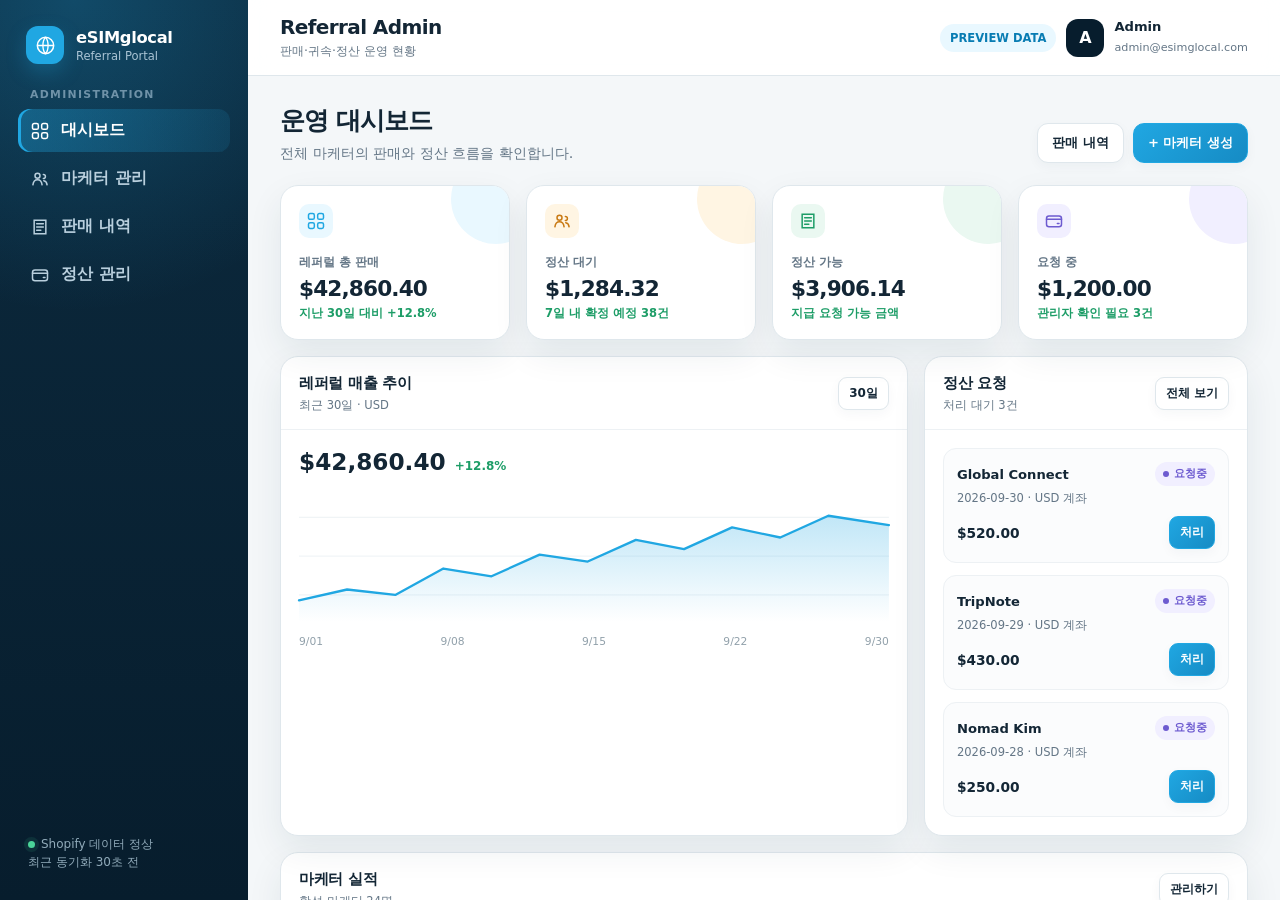
==== admin.html @ 2992cb1c "Add files via upload" ====
<!doctype html>
<html lang="ko">
<head>
  <meta charset="utf-8">
  <meta name="viewport" content="width=device-width, initial-scale=1">
  <meta name="description" content="eSIMglocal 레퍼럴 관리자 포털 프리뷰">
  <title>eSIMglocal Referral Admin Preview</title>
  <style>
    * { box-sizing: border-box; }
    html, body { width: 100%; height: 100%; margin: 0; overflow: hidden; background: #eef2f6; }
    iframe { display: block; width: 100%; height: 100%; border: 0; }
  </style>
</head>
<body>
  <iframe src="./index.html?role=admin&amp;fixed=1" title="eSIMglocal 레퍼럴 관리자 포털"></iframe>
</body>
</html>
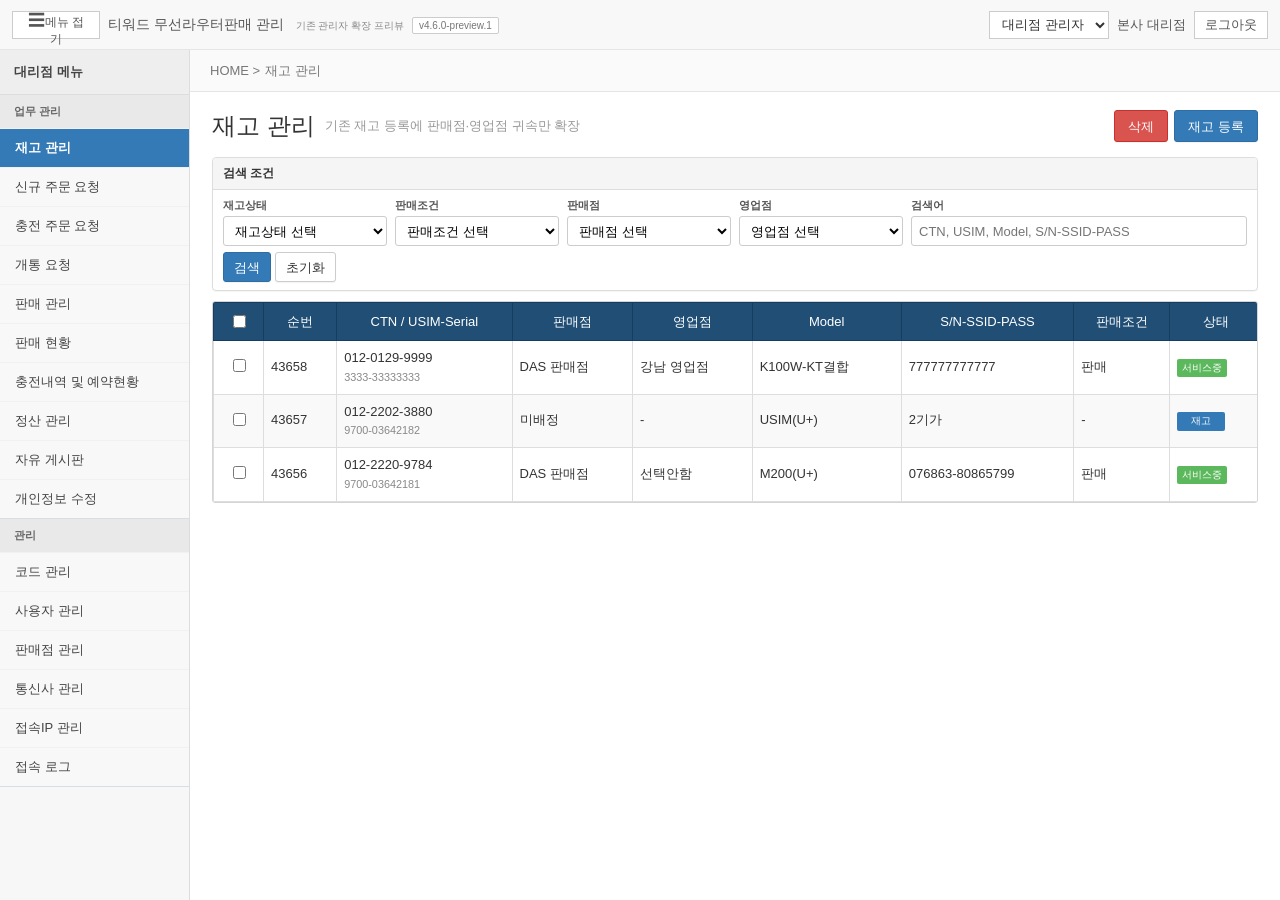
==== commit 626db7c8: "feat: replace previews with integrated router commerce system" ====
--- a/admin.html
+++ b/admin.html
@@ -2,16 +2,318 @@
 <html lang="ko">
 <head>
   <meta charset="utf-8">
-  <meta name="viewport" content="width=device-width, initial-scale=1">
-  <meta name="description" content="eSIMglocal 레퍼럴 관리자 포털 프리뷰">
-  <title>eSIMglocal Referral Admin Preview</title>
+  <meta name="viewport" content="width=device-width,initial-scale=1">
+  <title>라우터 판매관리 시스템 — Preview v4.6.0-preview.1</title>
   <style>
-    * { box-sizing: border-box; }
-    html, body { width: 100%; height: 100%; margin: 0; overflow: hidden; background: #eef2f6; }
-    iframe { display: block; width: 100%; height: 100%; border: 0; }
+    :root{--blue:#337ab7;--blue2:#2e6da4;--nav:#26384a;--line:#d9dee4;--soft:#f5f5f5;--text:#333;--muted:#777;--red:#d9534f;--green:#5cb85c;--orange:#f0ad4e}
+    *{box-sizing:border-box}body{margin:0;background:#eef1f4;color:var(--text);font:12px Arial,"Malgun Gothic",sans-serif}button,input,select,textarea{font:inherit}.top{height:48px;background:var(--nav);color:#fff;display:flex;align-items:center;padding:0 18px;border-bottom:3px solid var(--blue)}.brand{font-size:16px;font-weight:bold}.brand small{font-size:10px;color:#b7c4d0;margin-left:8px}.version{display:inline-block;margin-left:8px;padding:2px 6px;border:1px solid #67809a;border-radius:2px;color:#dce8f2;font-size:10px;font-weight:normal}.top-right{margin-left:auto;display:flex;gap:8px;align-items:center}.top select{height:28px;border:1px solid #172536;background:#fff;color:#333;padding:0 8px}.top button{height:28px;background:#3d5267;border:1px solid #52677c;color:#fff;padding:0 10px;cursor:pointer}.shell{display:grid;grid-template-columns:210px 1fr;min-height:calc(100vh - 48px)}.side{background:#fff;border-right:1px solid #cfd6dd}.side-title{padding:13px 14px;background:#f4f6f8;border-bottom:1px solid var(--line);font-weight:bold;color:#4b5d6f}.group{border-bottom:1px solid var(--line)}.group-title{padding:8px 13px;background:#fafafa;color:#888;font-size:11px;font-weight:bold}.nav-btn{display:block;width:100%;border:0;border-top:1px solid #f1f1f1;background:#fff;text-align:left;padding:9px 14px;color:#444;cursor:pointer}.nav-btn:hover{background:#f4f8fb}.nav-btn.active{background:#e7f1f9;color:#1b5f91;font-weight:bold;border-left:3px solid var(--blue);padding-left:11px}.nav-btn.review{color:#7b61a8}.main{min-width:0}.crumb{height:38px;background:#fff;border-bottom:1px solid var(--line);display:flex;align-items:center;padding:0 16px;color:#777}.content{padding:14px}.page-head{display:flex;align-items:center;margin-bottom:10px}.page-head h1{font-size:18px;margin:0}.page-head .sub{color:#888;margin-left:10px}.actions{margin-left:auto;display:flex;gap:5px}.btn{border:1px solid #ccc;background:#fff;color:#333;padding:5px 10px;border-radius:2px;cursor:pointer}.btn:hover{background:#eee}.btn.primary{color:#fff;background:var(--blue);border-color:var(--blue2)}.btn.danger{color:#fff;background:var(--red);border-color:#c9302c}.btn.success{color:#fff;background:var(--green);border-color:#4cae4c}.btn.sm{padding:3px 7px;font-size:11px}.panel{background:#fff;border:1px solid #cfd6dd;margin-bottom:12px}.panel-title{padding:9px 12px;background:#f5f5f5;border-bottom:1px solid #ddd;font-weight:bold}.panel-body{padding:10px}.search-grid{display:grid;grid-template-columns:repeat(6,minmax(120px,1fr));gap:7px;align-items:end}.field label{display:block;color:#666;margin-bottom:4px;font-weight:bold}.field input,.field select,.field textarea{width:100%;height:28px;border:1px solid #bbb;padding:4px 6px;background:#fff}.field textarea{height:68px;resize:vertical}.field.span2{grid-column:span 2}.field.full{grid-column:1/-1}.search-buttons{display:flex;gap:5px}.summary{display:flex;gap:20px;padding:8px 10px;background:#fffbe9;border:1px solid #eadfa8;margin-bottom:10px}.summary strong{color:#c43}.table-wrap{overflow:auto;background:#fff;border:1px solid #cfd6dd}.table{border-collapse:collapse;width:100%;min-width:1050px}.table th{background:#f2f2f2;border:1px solid #d6d6d6;padding:7px 6px;text-align:center;white-space:nowrap}.table td{border:1px solid #ddd;padding:6px;text-align:center;white-space:nowrap}.table tbody tr:nth-child(even){background:#fafafa}.table tbody tr:hover{background:#eef7ff}.table td.left{text-align:left}.table small{display:block;color:#888;margin-top:2px}.status{display:inline-block;border-radius:2px;padding:2px 5px;color:#fff;font-size:10px}.s-blue{background:var(--blue)}.s-green{background:var(--green)}.s-orange{background:var(--orange)}.s-red{background:var(--red)}.s-gray{background:#888}.toolbar{display:flex;align-items:center;gap:5px;margin:8px 0}.toolbar .right{margin-left:auto}.notice{border:1px solid #bce8f1;background:#d9edf7;color:#31708f;padding:9px 11px;margin-bottom:10px}.review-box{border-left:4px solid #8b6bb1;background:#f7f3fb;padding:10px;margin-bottom:10px}.modal-back{position:fixed;inset:0;background:rgba(0,0,0,.45);display:flex;align-items:flex-start;justify-content:center;padding:60px 15px;z-index:100}.modal{width:min(820px,100%);max-height:85vh;overflow:auto;background:#fff;border:1px solid #555;box-shadow:0 5px 20px rgba(0,0,0,.35)}.modal-head{background:#f5f5f5;border-bottom:1px solid #ddd;padding:10px 12px;display:flex;align-items:center;font-weight:bold;font-size:14px}.modal-head button{margin-left:auto;border:0;background:none;font-size:18px;cursor:pointer}.modal-body{padding:12px}.form-grid{display:grid;grid-template-columns:repeat(2,1fr);gap:9px 12px}.section-label{grid-column:1/-1;background:#f5f5f5;border:1px solid #ddd;padding:7px;font-weight:bold;margin-top:3px}.modal-foot{border-top:1px solid #ddd;background:#f7f7f7;padding:9px 12px;text-align:right}.toast{position:fixed;right:20px;bottom:20px;background:#333;color:#fff;padding:9px 13px;opacity:0;transform:translateY(8px);transition:.2s;z-index:200}.toast.on{opacity:1;transform:none}@media(max-width:900px){.shell{grid-template-columns:1fr}.side{position:static}.search-grid{grid-template-columns:repeat(2,1fr)}.top{height:auto;min-height:48px;flex-wrap:wrap;padding:8px}.content{padding:8px}.form-grid{grid-template-columns:1fr}}
+    .recharge-fields{grid-column:1/-1}.recharge-row{margin-top:2px}.recharge-row>label{display:block;margin-bottom:8px;font-weight:bold}.recharge-line{display:grid;grid-template-columns:minmax(0,1fr) 90px 90px;align-items:center;gap:1px}.recharge-line select{width:100%;height:38px;border:0;border-bottom:1px solid #cbd3da;background:#fff;padding:0 14px}.recharge-line .btn{height:38px;color:#fff;font-weight:bold;border:0}.recharge-line .add-plan{background:#24abc1;border-radius:3px 0 0 3px}.recharge-line .remove-plan{background:#e53d55;border-radius:0 3px 3px 0}.recharge-line .add-plan:hover{background:#1697ad}.recharge-line .remove-plan:hover{background:#cc2941}@media(max-width:600px){.recharge-line{grid-template-columns:minmax(0,1fr) 65px 65px}}
+    body{background:#fff;font-size:13px}.top{height:50px;background:#f8f8f8;color:#555;border-bottom:1px solid #e5e5e5;padding:0 12px}.nav-toggle{width:88px;min-width:88px;margin-right:8px;padding:0 9px!important;font-size:12px;gap:6px}.nav-toggle-icon{font-size:17px;line-height:1}.brand{font-size:14px;font-weight:normal}.brand small{color:#888}.version{color:#777;border-color:#ccc;background:#fff}.top select{border-color:#ccc}.top button{background:#fff;border-color:#ccc;color:#555}.shell{grid-template-columns:190px minmax(0,1fr);min-height:calc(100vh - 50px);transition:grid-template-columns .2s}.shell.nav-collapsed{grid-template-columns:0 minmax(0,1fr)}.side{background:#f7f7f7;border-right:1px solid #ddd;overflow:hidden;transition:transform .2s,opacity .2s}.shell.nav-collapsed .side{transform:translateX(-100%);opacity:0;pointer-events:none}.side-title{background:#eee;color:#444;border-bottom-color:#ddd}.group-title{background:#e9e9e9;color:#666;padding:9px 14px}.nav-btn{background:#f8f8f8;padding:10px 15px}.nav-btn:hover{background:#eee}.nav-btn.active{background:#337ab7;color:#fff;border-left:0;padding-left:15px}.crumb{height:42px;background:#fafafa;border-bottom-color:#e5e5e5;padding:0 20px}.content{padding:18px 22px}.page-head{margin-bottom:15px}.page-head h1{font-size:24px;font-weight:500}.page-head .sub{color:#999}.panel{border:1px solid #ddd;border-radius:4px;box-shadow:0 1px 1px rgba(0,0,0,.04)}.panel-title{padding:9px 12px;background:#f5f5f5;border-radius:4px 4px 0 0}.panel-body{padding:10px 12px}.field label{color:#333;margin-bottom:6px}.field input,.field select{height:34px;border-color:#ccc;border-radius:3px;padding:6px 9px}.field textarea{border-color:#ccc;border-radius:3px;padding:8px}.field input:focus,.field select:focus,.field textarea:focus{outline:0;border-color:#66afe9;box-shadow:0 0 0 2px rgba(102,175,233,.16)}.field input[readonly],.field textarea[readonly]{background:#f7f7f7;color:#666}.btn{display:inline-flex;align-items:center;justify-content:center;min-height:32px;padding:0 13px;border-radius:3px;font-weight:500;line-height:1;white-space:nowrap;vertical-align:middle;box-shadow:0 1px 1px rgba(0,0,0,.05)}.btn.sm{min-height:26px;padding:0 9px;font-size:11px}.actions{gap:6px}.toolbar .btn{min-height:30px}.toolbar select{height:30px;border:1px solid #bbb;border-radius:3px;padding:0 8px}.bulk-bar{display:flex;align-items:center;gap:6px;margin:8px 0;padding:7px 9px;background:#f5f5f5;border:1px solid #ddd}.bulk-bar strong{font-size:12px;margin-right:4px}.bulk-bar select{height:30px;min-width:180px;border:1px solid #bbb;background:#fff}.table-wrap{border:1px solid #d5d5d5;border-radius:3px}.table th{background:#204e75;color:#fff;border-color:#163d5e;padding:9px 7px;font-weight:normal}.table td{padding:8px 7px;line-height:1.45}.table tbody tr:nth-child(even){background:#f9f9f9}.table td .btn+.btn{margin-left:3px}.status{min-width:48px;text-align:center;font-weight:500}.link-btn{border:0;background:none;color:#337ab7;text-decoration:underline;cursor:pointer;padding:0;text-align:left}.modal-back{padding:18px 15px;align-items:center}.modal{border:0;border-radius:5px;box-shadow:0 12px 32px rgba(0,0,0,.28)}.modal-head{position:sticky;top:0;z-index:2;background:#fff;padding:15px 18px;border-bottom-color:#e5e5e5;font-size:20px}.modal-head button{color:#888}.modal-body{padding:18px}.modal-foot{position:sticky;bottom:0;z-index:2;background:#fafafa;padding:12px 18px;border-top-color:#ddd}.modal-foot .btn{margin-left:5px;min-width:64px}.form-grid{gap:14px 16px}.section-label{padding:8px 10px;border:0;border-left:3px solid #337ab7;background:#f4f8fb;color:#2f5878}.permission-grid{display:grid;grid-template-columns:repeat(4,minmax(0,1fr));gap:7px}.permission-grid label{display:flex;align-items:center;gap:6px;min-height:32px;margin:0;padding:6px 9px;border:1px solid #d9dee4;border-radius:3px;background:#fafafa;font-weight:normal}.permission-grid input{width:auto;height:auto;margin:0}.form-help{grid-column:1/-1;color:#777;font-size:11px;margin-top:-5px}.legacy-search{margin-bottom:10px}.legacy-search .panel-title{padding:7px 10px;font-size:12px}.legacy-search .panel-body{padding:8px 10px}.legacy-search .search-grid{display:grid;grid-template-columns:repeat(6,minmax(105px,1fr));gap:6px 8px;align-items:end}.legacy-search .field label{font-size:11px;margin-bottom:3px;color:#555}.legacy-search .field input,.legacy-search .field select{height:30px;padding:4px 7px}.legacy-search .search-buttons{display:flex;gap:4px}.legacy-search .btn{height:30px;min-height:30px;padding:0 10px}.sales-workspace{display:grid;grid-template-columns:360px minmax(0,1fr);gap:10px;align-items:start}.sales-list .table{min-width:0}.sales-list .table td{text-align:left}.sales-detail .panel{margin-bottom:10px}.sales-detail .table{min-width:900px}.code-workspace{display:grid;grid-template-columns:310px minmax(0,1fr);gap:10px;align-items:start}.code-workspace .table{min-width:0}.code-sub .table{min-width:760px}.editor-toolbar{display:flex;flex-wrap:wrap;gap:4px;padding:6px;border:1px solid #bbb;border-bottom:0;background:#f5f5f5}.editor-toolbar button{min-width:30px;height:28px;border:1px solid #ccc;background:#fff;cursor:pointer}.rich-editor{min-height:180px;border:1px solid #bbb;padding:10px;background:#fff}.excel-columns{display:grid;grid-template-columns:repeat(3,1fr);gap:6px}.excel-columns span{padding:7px 9px;border:1px solid #ddd;background:#fafafa}.memo-cell .btn{min-width:48px}@media(max-width:1200px){.legacy-search .search-grid{grid-template-columns:repeat(4,minmax(110px,1fr))}.sales-workspace{grid-template-columns:300px minmax(0,1fr)}}@media(max-width:900px){.shell{grid-template-columns:1fr}.side{position:fixed;left:0;top:50px;bottom:0;width:190px;z-index:80;box-shadow:3px 0 12px rgba(0,0,0,.18)}.shell.nav-collapsed{grid-template-columns:1fr}.shell.nav-collapsed .side{transform:translateX(-100%)}.content{padding:10px}.legacy-search .search-grid{grid-template-columns:repeat(2,minmax(120px,1fr))}.sales-workspace,.code-workspace{grid-template-columns:1fr}.permission-grid{grid-template-columns:repeat(2,1fr)}.top{flex-wrap:nowrap}.brand small{display:none}.nav-toggle{width:36px;min-width:36px;padding:0!important}.nav-toggle-label{display:none}.page-head{align-items:flex-start;flex-wrap:wrap}.actions{width:100%;margin:8px 0 0}.excel-columns{grid-template-columns:repeat(2,1fr)}}
+    .modal.customer-match-modal{width:min(960px,calc(100vw - 32px));max-height:calc(100vh - 36px);overflow:hidden}
+    .customer-match-modal .modal-body{overflow:auto;padding:16px 18px}
+    .customer-match-modal .form-grid{display:block}
+    .match-summary{display:grid;grid-template-columns:repeat(2,minmax(0,1fr));gap:10px;margin-bottom:14px}
+    .match-summary-item{display:flex;align-items:center;min-height:46px;border:1px solid #d9dee4;border-radius:4px;background:#f8fafc;overflow:hidden}
+    .match-summary-item span{align-self:stretch;display:flex;align-items:center;min-width:125px;padding:0 13px;background:#eef3f7;color:#526575;font-weight:bold;border-right:1px solid #d9dee4}
+    .match-summary-item strong{padding:0 14px;color:#26384a;font-size:14px}
+    .match-section{border:1px solid #d5dce3;border-radius:4px;overflow:hidden}
+    .match-section-head{display:flex;align-items:center;justify-content:space-between;padding:10px 12px;background:#f5f5f5;border-bottom:1px solid #ddd}
+    .match-section-head strong{font-size:13px}.match-section-head small{color:#777}
+    .match-search{display:grid;grid-template-columns:minmax(0,1fr) auto;gap:6px;padding:10px 12px;border-bottom:1px solid #e4e7ea;background:#fff}
+    .match-search input{width:100%;height:34px;border:1px solid #bbb;border-radius:3px;padding:6px 9px}
+    .match-table-wrap{overflow-x:auto;padding:0 12px 12px;background:#fff}
+    .match-customer-table{min-width:0;table-layout:fixed}
+    .match-customer-table th:nth-child(1){width:62px}.match-customer-table th:nth-child(2){width:160px}.match-customer-table th:nth-child(3){width:170px}.match-customer-table th:nth-child(4){width:180px}
+    .match-customer-table td{height:46px;vertical-align:middle}.match-customer-table input[type=radio]{width:16px;height:16px;margin:0}
+    .match-customer-table tr.selected{background:#eaf4fb!important;box-shadow:inset 3px 0 #337ab7}
+    .match-scope{display:inline-block;padding:3px 7px;border-radius:2px;background:#edf5ea;color:#4b7740;font-size:11px}
+    .match-guide{margin:12px 0 0;padding:10px 12px;border:1px solid #bce8f1;border-radius:3px;background:#eef9fc;color:#31708f;line-height:1.55}
+    .modal.product-editor-modal{width:min(980px,calc(100vw - 32px));max-height:calc(100vh - 36px)}
+    .product-editor-modal .rich-editor{min-height:260px;line-height:1.65;border-radius:0 0 3px 3px;overflow:auto}
+    .product-editor-modal .rich-editor:focus{outline:0;border-color:#66afe9;box-shadow:0 0 0 2px rgba(102,175,233,.16)}
+    .product-editor-modal .rich-editor h2{margin:8px 0;font-size:20px}.product-editor-modal .rich-editor p{margin:7px 0}
+    .product-editor-modal .rich-editor img{display:block;max-width:100%;height:auto;margin:10px auto;border:1px solid #ddd;border-radius:3px}
+    .product-editor-modal .editor-toolbar{position:sticky;top:0;z-index:1;align-items:center;border-radius:3px 3px 0 0}
+    .product-editor-modal .editor-toolbar .divider{width:1px;height:22px;margin:0 2px;background:#d3d3d3}
+    .product-editor-modal .editor-toolbar button{border-radius:2px}.product-editor-modal .editor-toolbar button:hover{background:#e8f2fa;border-color:#9fc3df}
+    .editor-help{margin-top:5px;color:#777;font-size:11px}
+    .store-metrics{display:grid;grid-template-columns:repeat(4,minmax(0,1fr));gap:8px;margin-bottom:10px}.store-metric{padding:11px 13px;border:1px solid #d9dee4;border-radius:4px;background:#fff}.store-metric span{display:block;color:#777;font-size:11px}.store-metric strong{display:block;margin-top:4px;color:#204e75;font-size:18px}.rating-stars{color:#f0ad4e;font-size:16px;letter-spacing:1px;white-space:nowrap}.rating-score{margin-left:5px;color:#555;font-size:11px}.banner-thumb{display:inline-flex;align-items:center;justify-content:center;width:120px;height:44px;border:1px solid #b8c8d8;border-radius:3px;background:linear-gradient(135deg,#dfeef9,#f5f9fc);color:#337ab7;font-size:11px}.tenant-card{display:grid;grid-template-columns:repeat(3,minmax(0,1fr));gap:8px;margin-bottom:10px}.tenant-card>div{padding:11px;border:1px solid #ddd;border-radius:4px;background:#fafafa}.tenant-card span{display:block;color:#777;font-size:11px}.tenant-card strong{display:block;margin-top:4px;color:#333}.review-line{max-width:360px;white-space:normal!important;line-height:1.45}.review-hidden{color:#999;text-decoration:line-through}
+    @media(max-width:700px){.modal.customer-match-modal,.modal.product-editor-modal{width:calc(100vw - 18px);max-height:calc(100vh - 18px)}.customer-match-modal .modal-head{padding:12px 14px;font-size:17px}.customer-match-modal .modal-body{padding:12px}.match-summary{grid-template-columns:1fr}.match-summary-item span{min-width:105px}.match-section-head{align-items:flex-start;gap:5px;flex-direction:column}.match-search{grid-template-columns:1fr}.match-search .btn{width:100%}.match-table-wrap{padding:0;overflow:auto}.match-customer-table{min-width:680px}.match-guide{font-size:11px}.product-editor-modal .rich-editor{min-height:220px}.store-metrics{grid-template-columns:repeat(2,1fr)}.tenant-card{grid-template-columns:1fr}}
   </style>
 </head>
 <body>
-  <iframe src="./index.html?role=admin&amp;fixed=1" title="eSIMglocal 레퍼럴 관리자 포털"></iframe>
+  <header class="top">
+    <button class="nav-toggle" id="navToggle" onclick="toggleNav()" aria-label="좌측 메뉴 접기" aria-expanded="true" title="좌측 메뉴 접기"><span class="nav-toggle-icon">☰</span><span class="nav-toggle-label" id="navToggleLabel">메뉴 접기</span></button><div class="brand">티워드 무선라우터판매 관리 <small>기존 관리자 확장 프리뷰</small><span class="version">v4.6.0-preview.1</span></div>
+    <div class="top-right">
+      <select id="role"><option value="agency">대리점 관리자</option><option value="seller">판매점 관리자</option><option value="dealer">영업점 관리자</option></select>
+      <span id="orgName">본사 대리점</span><button onclick="toast('로그아웃 버튼 예시입니다.')">로그아웃</button>
+    </div>
+  </header>
+  <div class="shell" id="shell">
+    <aside class="side"><div class="side-title" id="sideTitle">대리점 메뉴</div><nav id="nav"></nav></aside>
+    <main class="main"><div class="crumb">HOME &gt; <span id="crumb" style="margin-left:5px">재고 관리</span></div><section class="content" id="content"></section></main>
+  </div>
+  <div id="modalRoot"></div><div id="toast" class="toast"></div>
+<script>
+const state={role:'agency',page:'stock'};
+const roleNames={agency:'본사 대리점',seller:'DAS 판매점',dealer:'강남 영업점'};
+const LEGACY_ORDER_STATES=['접수중','배송준비중','탁송중','배송완료','주문취소','주문보류','예약'];
+const LEGACY_CHARGE_STATES=['접수중','충전중','충전완료','예약중','신규개통','충전보류','유심 선발송','미충전발송','미개통발송'];
+const STORE_PAYMENT_STATES=['결제확인대기','결제완료','환불대기','환불완료','환불불필요'];
+const menus={
+ agency:[{g:'업무 관리',i:[['stock','재고 관리'],['orders','신규 주문 요청'],['chargeOrders','충전 주문 요청'],['activation','개통 요청'],['saleManage','판매 관리'],['saleStatus','판매 현황'],['chargeHistory','충전내역 및 예약현황'],['settlement','정산 관리'],['board','자유 게시판'],['profile','개인정보 수정']]},{g:'관리',i:[['codes','코드 관리'],['users','사용자 관리'],['sellers','판매점 관리'],['carriers','통신사 관리'],['ip','접속IP 관리'],['logs','접속 로그']]}],
+ seller:[{g:'업무 관리',i:[['home','판매현황 (충전, 신규주문)'],['orders','신규 주문 진행'],['chargeOrders','충전 주문 요청'],['chargeHistory','충전내역 및 예약현황'],['settlement','정산 정보'],['stock','재고 현황'],['board','자유 게시판'],['profile','개인정보 수정']]},{g:'영업점 관리',i:[['dealers','영업점 관리'],['supply','영업점 공급가 설정']]},{g:'쇼핑몰·고객 관리',i:[['storeSettings','미니앱 설정'],['storeCategories','상품 분류'],['storeProducts','상품 판매 등록'],['storeDisplay','노출 순서 관리'],['storeBanners','배너 관리'],['storeReviews','리뷰 관리'],['customerOrders','고객 주문관리'],['customerAssets','고객 장비관리']]}],
+ dealer:[{g:'업무 관리',i:[['home','판매현황 (충전, 신규주문)'],['orders','신규 주문 진행'],['chargeOrders','충전 주문 요청'],['chargeHistory','충전내역 및 예약현황'],['settlement','정산 정보'],['stock','재고 현황'],['board','자유 게시판'],['profile','개인정보 수정']]},{g:'쇼핑몰·고객 관리',i:[['storeSettings','미니앱 설정'],['storeCategories','상품 분류'],['storeProducts','상품 판매 등록'],['storeDisplay','노출 순서 관리'],['storeBanners','배너 관리'],['storeReviews','리뷰 관리'],['customerOrders','고객 주문관리'],['customerAssets','고객 장비관리']]}]
+};
+function status(t,c='blue'){return `<span class="status s-${c}">${t}</span>`}
+function rating(v,count=''){const full=Math.max(0,Math.min(5,Math.round(v)));return `<span class="rating-stars" aria-label="별점 ${v}점">${'★'.repeat(full)}${'☆'.repeat(5-full)}</span><span class="rating-score">${v}${count?` · ${count}`:''}</span>`}
+function pageHead(title,sub='',buttons=''){return `<div class="page-head"><h1>${title}</h1><span class="sub">${sub}</span><div class="actions">${buttons}</div></div>`}
+function search(fields){return `<div class="panel legacy-search"><div class="panel-title">검색 조건</div><div class="panel-body"><div class="search-grid">${fields}<div class="search-buttons"><button class="btn primary" onclick="toast('검색했습니다. (프리뷰)')">검색</button><button class="btn" onclick="toast('검색조건을 초기화했습니다.')">초기화</button></div></div></div></div>`}
+function field(label,control,cls=''){return `<div class="field ${cls}"><label>${label}</label>${control}</div>`}
+function input(ph=''){return `<input placeholder="${ph}">`}
+function select(opts){return `<select>${opts.map(x=>`<option>${x}</option>`).join('')}</select>`}
+function dates(label='신청일'){return field(label+' 시작','<input value="2026-10-01">')+field(label+' 종료','<input value="2026-10-26">')}
+function table(headers,rows){return `<div class="table-wrap"><table class="table"><thead><tr>${headers.map(h=>`<th>${h}</th>`).join('')}</tr></thead><tbody>${rows.map(r=>`<tr>${r.map((v,i)=>`<td class="${i===0?'':'left'}">${v}</td>`).join('')}</tr>`).join('')}</tbody></table></div>`}
+function check(){return '<input type="checkbox">'}
+function btn(label,kind){return `<button class="btn sm" onclick="openForm('${kind}')">${label}</button>`}
+
+function renderNav(){document.getElementById('sideTitle').textContent=state.role==='agency'?'대리점 메뉴':state.role==='seller'?'판매점 메뉴':'영업점 메뉴';document.getElementById('orgName').textContent=roleNames[state.role];document.getElementById('nav').innerHTML=menus[state.role].map(g=>`<div class="group"><div class="group-title">${g.g}</div>${g.i.map(m=>`<button class="nav-btn ${state.page===m[0]?'active':''} ${m[2]||''}" onclick="go('${m[0]}')">${m[1]}</button>`).join('')}</div>`).join('')}
+function go(page){state.page=page;renderNav();renderPage();if(window.innerWidth<900)document.getElementById('shell')?.classList.add('nav-collapsed');syncNavToggle()}
+function syncNavToggle(){const shell=document.getElementById('shell'),button=document.getElementById('navToggle'),label=document.getElementById('navToggleLabel');const collapsed=shell.classList.contains('nav-collapsed');if(label)label.textContent=collapsed?'메뉴 펼치기':'메뉴 접기';if(button){button.setAttribute('aria-expanded',String(!collapsed));button.setAttribute('aria-label',collapsed?'좌측 메뉴 펼치기':'좌측 메뉴 접기');button.title=collapsed?'좌측 메뉴 펼치기':'좌측 메뉴 접기'}}
+function toggleNav(){const shell=document.getElementById('shell');shell.classList.toggle('nav-collapsed');try{localStorage.setItem('routerAdminNavCollapsed',shell.classList.contains('nav-collapsed')?'1':'0')}catch(e){}syncNavToggle()}
+
+function stockPage(){const a=state.role==='agency';return pageHead(a?'재고 관리':'재고 현황',a?'기존 재고 등록에 판매점·영업점 귀속만 확장':'자기 조직에 할당된 재고 조회',a?'<button class="btn danger" onclick="toast(\'삭제 대상 선택이 필요합니다.\')">삭제</button><button class="btn primary" onclick="openForm(\'stock\')">재고 등록</button>':'')+
+ search((a?field('재고상태',select(['재고상태 선택','재고','서비스중','유심해지','유심정지']))+field('판매조건',select(['판매조건 선택','판매','대여','선발송1','선발송0']))+field('판매점',select(['판매점 선택','DAS 판매점','서초 판매점']))+field('영업점',select(['영업점 선택','선택안함','강남 영업점','잠실 영업점'])):'')+field('검색어',input('CTN, USIM, Model, S/N-SSID-PASS'),a?'span2':'full'))+
+ table([check(),'순번','CTN / USIM-Serial',...(a?['판매점','영업점']:[]),'Model','S/N-SSID-PASS','판매조건','상태'],[
+ [check(),'43658','012-0129-9999<small>3333-33333333</small>',...(a?['DAS 판매점','강남 영업점']:[]),'K100W-KT결합','777777777777','판매',status('서비스중','green')],
+ [check(),'43657','012-2202-3880<small>9700-03642182</small>',...(a?['미배정','-']:[]),'USIM(U+)','2기가','-',status('재고','blue')],
+ [check(),'43656','012-2220-9784<small>9700-03642181</small>',...(a?['DAS 판매점','선택안함']:[]),'M200(U+)','076863-80865799','판매',status('서비스중','green')]]);}
+
+function homePage(){return pageHead('판매현황 (충전, 신규주문)','기존 판매점 홈 화면','<button class="btn primary" onclick="openForm(\'order\')">신규 주문</button>')+
+ search(field('통합 검색',input('CTN, USIM, Serial, S/N, SSID, PW, 고객, 연락처'),'span2')+dates('충전일')+dates('만료일'))+
+ table(['순번','CTN / USIM-Serial','Model / S/N-SSID-PASS','고객명 / 연락처','개통일','최근 충전일 / 최근 만료일','요금제 / 가격','판매조건','판매상태','충전상태','요금제 충전','메모'],[
+ ['43558','012-****-4921<small>8982-****-0471</small>','MXR-5G AX<small>A08F-****-91 / ROAM491 / ******</small>','김민수<small>010-****-4821</small>','2026-10-15','2026-10-15<small>2026-11-14</small>','30일 300GB<small>85,000원</small>','판매',status('정상','green'),status('충전완료','green'),'<button class="btn sm primary" onclick="openRecharge(\'012-****-4921\',\'김민수\')">충전 요청</button>',btn('메모','memo')],
+ ['43107','012-****-1442<small>8982-****-0184</small>','MXR-5G AX<small>A08F-****-24 / ROAM142 / ******</small>','박현우<small>010-****-7235</small>','2026-04-18','2026-09-18<small>2026-10-18</small>','30일 300GB<small>85,000원</small>','판매',status('정상','green'),status('예약중','orange'),'<button class="btn sm primary" onclick="openRecharge(\'012-****-1442\',\'박현우\')">충전 요청</button>',btn('메모','memo')]]);}
+
+function saleManagePage(){return pageHead('판매 관리','판매 목록 → 상세 정보 → 충전 이력','<button class="btn primary" onclick="openForm(\'sale\')">판매 등록</button>')+
+ search(field('재고 상태',select(['전체','재고','서비스중','USIM해지','USIM정지']))+field('판매점',select(['전체','DAS 판매점','서초 판매점']))+field('통합 검색',input('CTN, USIM, 고객, Model'),'span2'))+
+ table(['번호','판매점','CTN / USIM','Model / S/N-SSID-PASS','고객 / 연락처','통신사 / 요금제','판매조건','상태','관리'],[
+ ['43558','DAS 판매점','012-****-4921<small>8982-****-0471</small>','MXR-5G AX<small>A08F-****-91 / ROAM491 / ******</small>','김민수<small>010-****-4821</small>','KT<small>30일 300GB</small>','판매',status('서비스중','green'),btn('판매 상세','sale')],
+ ['43107','DAS 판매점','012-****-1442<small>8982-****-0184</small>','MXR-5G AX<small>A08F-****-24 / ROAM142 / ******</small>','박현우<small>010-****-7235</small>','KT<small>30일 300GB</small>','판매',status('서비스중','green'),btn('판매 상세','sale')]]);}
+
+function saleStatusPage(){return pageHead('판매 현황','전체 판매점 판매 조회','<button class="btn" onclick="toast(\'엑셀 다운로드 예시입니다.\')">엑셀 다운로드</button>')+
+ search(field('판매점',select(['전체','DAS 판매점','서초 판매점']))+field('판매 조건',select(['전체','판매','대여','선발송']))+field('재고 상태',select(['전체','재고','서비스중','USIM해지','USIM정지']))+field('통합 검색',input('CTN, USIM, Model, 고객'),'span2'))+
+ table(['판매점','CTN / USIM','Model / 통신사','S/N-SSID-PW','고객명 / 연락처','조건','상태'],[
+ ['DAS 판매점','012-****-4921<small>8982-****-0471</small>','MXR-5G AX<small>KT</small>','A08F-****-91<small>ROAM491 / ******</small>','김민수<small>010-****-4821</small>','판매',status('서비스중','green')],
+ ['서초 판매점','012-****-1174<small>8982-****-8821</small>','CNR-5G500<small>KT</small>','C50N-****-78<small>CNR117 / ******</small>','윤지호<small>010-****-1104</small>','대여',status('USIM정지','orange')]]);}
+
+function chargeHistoryPage(){const a=state.role==='agency';return pageHead('충전내역 및 예약현황','충전 결과·예약·만료일 조회',`<button class="btn" onclick="toast('엑셀 다운로드 예시입니다.')">엑셀 다운로드</button>${a?'<button class="btn success" onclick="toast(\'선택 건을 충전완료 처리했습니다. (프리뷰)\')">선택 충전완료</button>':''}`)+
+ search((a?field('판매점',select(['전체','DAS 판매점','서초 판매점'])):'')+field('충전 상태',select(['전체','접수중','충전중','충전완료','예약중','충전보류']))+field('판매 조건',select(['전체','판매','대여','선발송']))+field('정렬',select(['기본','만료일 순차','만료일 역순','충전일시 순차','충전일시 역순']))+dates('만료일')+field('통합 검색',input('CTN, USIM, 고객'),a?'span2':'full'))+
+ table([...(a?[check(),'판매점']:[]),'CTN / USIM','Model / S/N-SSID-PASS','통신사 / 요금제(가격)','고객명 / 연락처','충전 요청일','충전일시','만료일','상태','판매조건','메모','관리'],[
+ [...(a?[check(),'DAS 판매점']:[]),'012-****-4921<small>8982-****-0471</small>','MXR-5G AX<small>A08F-****-91 / ROAM491 / ******</small>','KT<small>30일 300GB · 85,000원</small>','김민수<small>010-****-4821</small>','2026-10-15','2026-10-15 14:22','2026-11-14',status('충전완료','green'),'판매','신규 개통',btn('상세','history')],
+ [...(a?[check(),'DAS 판매점']:[]),'012-****-3044<small>8982-****-9081</small>','K100W<small>K10W-****-61 / K100304 / ******</small>','KT<small>30일 300GB · 85,000원</small>','정도윤<small>010-****-1187</small>','2026-10-24','-','2026-11-14',status('예약중','orange'),'판매','만료 후 처리',btn('상세','history')]]);}
+
+function settlementPage(){const a=state.role==='agency';return pageHead(a?'정산 관리':'정산 정보','주문 건 체크 방식 정산','<button class="btn" onclick="toast(\'엑셀 다운로드 예시입니다.\')">엑셀 다운로드</button>')+
+ search((a?field('판매점',select(['전체','DAS 판매점','서초 판매점'])):field('정산 관계',select(state.role==='seller'?['전체','대리점 지급','영업점 수령']:['판매점 지급'])))+field('판매 조건',select(['전체','판매','대여']))+field('충전 상태',select(['전체','충전완료','예약중']))+field('정산 상태',select(['전체','미정산','정산']))+dates()+field('통합 검색',input('CTN, USIM, 고객'),'span2'))+
+ `<div class="summary"><span>미정산 금액 <strong>${a?'839,000':'513,000'}원</strong></span><span>선택 합계 <strong id="selectedSum">0원</strong></span></div>${a?'<div class="toolbar"><button class="btn" onclick="settle(\'미정산\')">선택 미정산</button><button class="btn primary" onclick="settle(\'정산\')">선택 정산</button></div>':''}`+
+ table([check(),...(a?['판매점']:['정산관계']),'CTN / USIM','Model / S/N-SSID-PASS','통신사 / 요금제(가격)','단말기 / 가격','고객 / 연락처','신청일','판매조건','충전상태','기타비용','정산금액','정산일','정산상태','메모'],[
+ [`<input type="checkbox" class="settle" data-amt="238000" onchange="sumSettle()">`,a?'DAS 판매점':'대리점 지급','012-****-4921<small>8982-****-0471</small>','MXR-5G AX<small>A08F-****-91</small>','KT / 30일 300GB<small>85,000원</small>','MXR-5G AX<small>153,000원</small>','김민수<small>010-****-4821</small>','2026-10-15','판매',status('충전완료','green'),'0원','238,000원','-',status('미정산','orange'),btn('메모','memo')],
+ [`<input type="checkbox" class="settle" data-amt="85000" onchange="sumSettle()">`,a?'DAS 판매점':state.role==='seller'?'영업점 수령':'판매점 지급','012-****-1442<small>8982-****-0184</small>','eSIM<small>8982-****-0184</small>','KT / 30일 300GB<small>85,000원</small>','-<small>0원</small>','박현우<small>010-****-7235</small>','2026-10-25','판매',status('예약중','orange'),'0원','85,000원','-',status('미정산','orange'),btn('메모','memo')]]);}
+
+function codesPage(){const masters=[['A001','요청처리상태','7'],['A002','신청구분','7'],['A003','구분','2'],['A004','충전상태','9'],['A005','재고상태','4'],['A006','Model','84'],['A007','판매조건','4'],['A008','통신사','3'],['A009','요금제','92']];return pageHead('코드 관리','기존 관리자와 같은 마스터 코드 → 서브 코드 2단 구조')+
+ `<div class="notice">왼쪽 마스터 코드를 선택하면 오른쪽에 해당 서브 코드가 표시됩니다. A006 Model과 A009 요금제의 추가정보 가격은 대리점→판매점 공급가입니다.</div>`+
+ `<div class="code-workspace"><div class="panel"><div class="panel-title">마스터 코드 <span style="float:right"><button class="btn sm primary" onclick="openForm('masterCode')">추가</button></span></div><div class="panel-body" style="padding:0"><table class="table"><thead><tr><th>그룹코드</th><th>분류명</th><th>항목수</th><th>관리</th></tr></thead><tbody>${masters.map((m,i)=>`<tr ${i===5?'class="selected"':''}><td><button class="link-btn" onclick="selectMasterCode('${m[0]}','${m[1]}')">${m[0]}</button></td><td>${m[1]}</td><td>${m[2]}</td><td><button class="btn sm" onclick="openForm('masterCode')">수정</button></td></tr>`).join('')}</tbody></table></div></div>`+
+ `<div class="panel code-sub"><div class="panel-title"><span id="selectedMasterTitle">A006 Model 서브 코드</span><span style="float:right"><button class="btn sm primary" onclick="openForm('subCode')">서브 코드 추가</button></span></div><div class="panel-body">${search(field('사용 여부',select(['전체','사용','사용않함']))+field('검색어',input('코드 또는 항목명'),'span2'))}${table(['코드','항목명','추가정보1','추가정보2','정렬순서','설명','사용여부','관리'],[['MXR5GAX','MXR-5G AX','153000','DEV-MXR5G','10','5G 라우터 장비',status('사용','green'),'<button class="btn sm" onclick="openForm(\'subCode\')">수정</button> <button class="btn sm" onclick="toast(\'사용않함으로 변경했습니다.\')">사용않함</button>'],['JT201','JT201 Egg','92000','DEV-JT201','20','LTE 포켓 라우터',status('사용','green'),'<button class="btn sm" onclick="openForm(\'subCode\')">수정</button> <button class="btn sm" onclick="toast(\'사용않함으로 변경했습니다.\')">사용않함</button>']])}</div></div></div>`;}
+
+function accountPage(type){const title={users:'사용자 관리',sellers:'판매점 관리',carriers:'통신사 관리',dealers:'영업점 관리'}[type];const unit={users:'사용자',sellers:'판매점',carriers:'통신사',dealers:'영업점'}[type];const isDealer=type==='dealers';return pageHead(title,isDealer?'기존 판매점 관리 UI와 동일한 영업점 계정·권한 관리':`${unit} 계정·상태·메뉴권한·시작페이지`,`<button class="btn danger" onclick="toast('선택 항목이 없습니다.')">선택 삭제</button><button class="btn primary" onclick="openForm('${type}')">${isDealer?'영업점 개설':unit+' 등록'}</button>`)+search(field('상태',select(['전체','정상','사용중지']))+field('검색어',input('이름, 아이디, 대표자, 연락처'),'span2'))+
+ table([check(),'순번',isDealer?'영업점명':'이름','아이디','대표자명','연락처','이메일','상태','등록일','시작페이지','메뉴권한','관리'],[
+ [check(),'1',isDealer?'강남 영업점':type==='sellers'?'DAS 판매점':type==='carriers'?'KT 담당':'운영 관리자',isDealer?'DLR-GN01':type==='sellers'?'SELLER001':type==='carriers'?'CARRIER-KT':'ADMIN001','김OO','010-****-2201','sample@example.com',status('정상','green'),'2026-10-01','판매현황','판매현황·신규주문·충전·정산',btn('수정',type)+' <button class="btn sm" onclick="toast(\'사용중지로 변경했습니다.\')">사용중지</button>'],
+ [check(),'2',isDealer?'잠실 영업점':type==='sellers'?'서초 판매점':type==='carriers'?'SKT 담당':'조회 사용자',isDealer?'DLR-JS02':type==='sellers'?'SELLER002':type==='carriers'?'CARRIER-SKT':'VIEW001','박OO','010-****-4812','sample2@example.com',status('정상','green'),'2026-10-02','신규 주문 진행','판매현황·신규주문·재고',btn('수정',type)+' <button class="btn sm" onclick="toast(\'사용중지로 변경했습니다.\')">사용중지</button>']]);}
+
+function supplyPage(){return pageHead('영업점 공급가 설정','판매점→영업점 상품 공급가','<button class="btn primary" onclick="openForm(\'supply\')">공급가 등록</button>')+
+ `<div class="notice">상위 공급가는 대리점이 판매점에 적용한 금액입니다. 영업점의 고객 판매가는 이 화면에서 관리하지 않습니다.</div>`+
+ search(field('영업점',select(['전체','강남 영업점','잠실 영업점']))+field('상품 구분',select(['전체','Model','요금제','패키지']))+field('검색어',input('상품코드, 상품명'),'span2'))+
+ table(['영업점','상품구분','상품코드','상품명','대리점→판매점 공급가','판매점→영업점 공급가','적용일','사용','관리'],[
+ ['강남 영업점','Model','DEV-MXR5G','MXR-5G AX','153,000원','178,000원','2026-10-01',status('사용','green'),btn('수정','supply')],
+ ['강남 영업점','요금제','PLAN-KT-30-300','30일 300GB','85,000원','100,000원','2026-10-01',status('사용','green'),btn('수정','supply')],
+ ['잠실 영업점','Model','DEV-JT201','JT201 Egg','92,000원','110,000원','2026-10-01',status('사용','green'),btn('수정','supply')]]);}
+
+function boardPage(){return pageHead('자유 게시판','공지 및 업무 게시글','<button class="btn primary" onclick="openForm(\'board\')">새 글</button>')+search(field('검색 구분',select(['제목','작성자','내용']))+field('검색어',input('검색어'),'span2'))+table(['번호','제목','작성자','작성일','조회','관리'],[['15','[공지] 10월 정산 일정','관리자','2026-10-20','42',btn('보기','board')],['14','배송 처리 안내','관리자','2026-10-15','31',btn('보기','board')]]);}
+function profilePage(){return pageHead('개인정보 수정','계정 프로필 관리')+`<div class="panel"><div class="panel-title">기본 정보</div><div class="panel-body"><div class="form-grid">${field('아이디','<input value="PREVIEW001" readonly>')}${field('사용자명','<input value="프리뷰 관리자">')}${field('연락처','<input value="010-0000-0000">')}${field('이메일','<input value="preview@example.com">')}${field('새 비밀번호','<input type="password" placeholder="변경할 경우만 입력">')}${field('비밀번호 확인','<input type="password">')}</div><div class="toolbar"><button class="btn primary" onclick="toast('프로필 저장 예시입니다.')">저장</button></div></div></div>`}
+function ipPage(){return pageHead('접속IP 관리','기존 게시판형 화면','<button class="btn primary" onclick="openForm(\'ip\')">새 글</button>')+search(field('검색 구분',select(['제목','작성자']))+field('검색어',input('검색어'),'span2'))+table(['번호','제목','작성자','작성일','조회','관리'],[['8','사무실 고정 IP 등록','관리자','2026-10-20','4',btn('수정','ip')],['7','외부 작업 IP','운영자','2026-10-15','2',btn('수정','ip')]]);}
+function logsPage(){return pageHead('접속 로그','개인정보 접근 및 수행업무 감사')+search(field('ID',input('사용자 ID'))+field('수행 업무',select(['전체','리스트 조회','입력 모드','수정']))+dates('접속일'))+table(['순번','ID','접속일','접속 IP','수행업무','처리한 정보주체 정보'],[['3812','ADMIN001','2026-10-26 10:31','121.***.18.42','리스트 조회','판매관리 목록'],['3811','SELLER001','2026-10-26 10:24','211.***.31.18','입력 모드','신규 주문 등록']]);}
+function storeCategoriesPage(){return pageHead('상품 분류','판매자별 쇼핑몰 분류를 직접 구성','<button class="btn primary" onclick="openForm(\'storeCategory\')">분류 등록</button>')+
+ `<div class="notice">쇼핑몰 분류는 기존 코드관리와 연결되지 않으며 판매점·영업점이 각자 관리합니다.</div>`+
+ table(['순서','분류명','등록 상품','노출상태','노출 순서','관리'],[['1','라우터 패키지','3개',status('노출','green'),'1','<button class="btn sm" onclick="moveOrder(\'위\')">▲</button> <button class="btn sm" onclick="moveOrder(\'아래\')">▼</button> '+btn('수정','storeCategory')],['2','유심·eSIM','4개',status('노출','green'),'2','<button class="btn sm" onclick="moveOrder(\'위\')">▲</button> <button class="btn sm" onclick="moveOrder(\'아래\')">▼</button> '+btn('수정','storeCategory')],['3','여행·기타 서비스','2개',status('숨김','gray'),'3','<button class="btn sm" onclick="moveOrder(\'위\')">▲</button> <button class="btn sm" onclick="moveOrder(\'아래\')">▼</button> '+btn('수정','storeCategory')]]);}
+
+function storeProductsPage(){return pageHead('상품 판매 등록','실제 운영 상품과 무관한 노출·결제용 상품을 판매자가 자유 등록','<button class="btn primary" onclick="openForm(\'storeProduct\')">판매 상품 등록</button>')+
+ `<div class="notice">상품명·이미지·설명·고객 판매가격만 관리합니다. 실제 장비·요금제·재고 코드는 선택하지 않으며, 요금제 연장은 나의 장비에서 별도로 진행합니다.</div>`+
+ search(field('분류',select(['전체','라우터 패키지','유심·eSIM','여행·기타 서비스']))+field('노출상태',select(['전체','노출','숨김','품절']))+field('검색어',input('상품명'),'span2'))+
+ table(['순서','대표이미지','분류','상품명','고객 판매가','평점 / 리뷰','노출상태','등록일','관리'],[['1','이미지','라우터 패키지','프리미엄 로밍 세트','238,000원',rating(4.8,'24건'),status('노출','green'),'2026-10-29',btn('수정','storeProduct')],['2','이미지','유심·eSIM','아시아 여행 데이터 상품','85,000원',rating(4.5,'14건'),status('노출','green'),'2026-10-28',btn('수정','storeProduct')],['3','이미지','여행·기타 서비스','공항 이용 지원 패키지','35,000원','리뷰 없음',status('숨김','gray'),'2026-10-27',btn('수정','storeProduct')]]);}
+
+function storeDisplayPage(){return pageHead('노출 순서 관리','분류와 판매 상품의 쇼핑몰 표시 순서 변경')+
+ `<div class="panel"><div class="panel-title">분류 노출 순서</div><div class="panel-body">${table(['순서','분류명','노출','이동'],[['1','라우터 패키지',status('노출','green'),'<button class="btn sm" onclick="moveOrder(\'위\')">▲ 위</button> <button class="btn sm" onclick="moveOrder(\'아래\')">▼ 아래</button>'],['2','유심·eSIM',status('노출','green'),'<button class="btn sm" onclick="moveOrder(\'위\')">▲ 위</button> <button class="btn sm" onclick="moveOrder(\'아래\')">▼ 아래</button>']])}</div></div>`+
+ `<div class="panel"><div class="panel-title">상품 노출 순서</div><div class="panel-body">${table(['순서','분류','상품명','노출','이동'],[['1','라우터 패키지','일본 5G 라우터 30일 세트',status('노출','green'),'<button class="btn sm" onclick="moveOrder(\'위\')">▲ 위</button> <button class="btn sm" onclick="moveOrder(\'아래\')">▼ 아래</button>'],['2','유심·eSIM','아시아 데이터 eSIM',status('노출','green'),'<button class="btn sm" onclick="moveOrder(\'위\')">▲ 위</button> <button class="btn sm" onclick="moveOrder(\'아래\')">▼ 아래</button>']])}</div></div>`;}
+
+function storeSettingsPage(){const org=state.role==='seller'?'DAS 판매점':'강남 영업점';const tenant=state.role==='seller'?'STORE-DAS-001':'STORE-GANGNAM-001';return pageHead('미니앱 설정','관리자 개인계정이 아닌 현재 조직에 연결된 선택형 쇼핑몰','<button class="btn primary" onclick="openForm(\'storefrontSettings\')">설정 수정</button>')+
+ `<div class="notice">미니앱을 사용하지 않아도 기존 관리자 수동업무는 그대로 사용할 수 있습니다. 사용하는 조직만 고유 쇼핑몰 테넌트·Bot·도메인을 연결합니다.</div>`+
+ `<div class="tenant-card"><div><span>연결 조직</span><strong>${org}</strong></div><div><span>쇼핑몰 테넌트</span><strong>${tenant}</strong></div><div><span>운영상태</span><strong>${status('사용중','green')}</strong></div><div><span>Telegram Bot</span><strong>@${state.role==='seller'?'das_roam_bot':'gangnam_roam_bot'}</strong></div><div><span>Mini App 도메인</span><strong>${state.role==='seller'?'das':'gangnam'}.roam-mini.app</strong></div><div><span>연결검증</span><strong>${status('정상','blue')} 2026-11-02 10:15</strong></div></div>`+
+ `<div class="panel"><div class="panel-title">연결 원칙</div><div class="panel-body">관리자 계정 → 소속 조직 → 쇼핑몰 테넌트 순서로 권한을 확인합니다. 같은 조직의 권한 있는 관리자 여러 명이 쇼핑몰을 운영할 수 있으며, Bot Token은 암호화되어 화면에 다시 표시되지 않습니다.</div></div>`;}
+
+function storeBannersPage(){return pageHead('배너 관리','미니앱 메인의 상단·중단·하단 배너와 노출기간·순서 관리','<button class="btn primary" onclick="openForm(\'storeBanner\')">배너 등록</button>')+
+ `<div class="notice">현재 조직의 미니앱에만 적용됩니다. 같은 위치에 여러 배너를 등록하면 노출순서대로 표시하며, 기간 밖의 배너는 자동으로 숨깁니다.</div>`+
+ search(field('노출 위치',select(['전체','상단','중단','하단']))+field('노출 상태',select(['전체','예약','노출중','숨김','종료']))+field('검색어',input('배너명, 연결상품, URL'),'span2'))+
+ table(['순서','미리보기','위치','배너명','연결 대상','노출 기간','상태','관리'],[
+ ['1','<span class="banner-thumb">상단 메인 배너</span>','상단','겨울 로밍 프로모션','프리미엄 로밍 세트','2026-11-01 ~ 2026-12-31',status('노출중','green'),'<button class="btn sm" onclick="moveOrder(\'위\')">▲</button> <button class="btn sm" onclick="moveOrder(\'아래\')">▼</button> '+btn('수정','storeBanner')],
+ ['2','<span class="banner-thumb">중단 상품 안내</span>','중단','아시아 데이터 안내','아시아 여행 데이터 상품','2026-11-05 ~ 2026-11-30',status('예약','blue'),'<button class="btn sm" onclick="moveOrder(\'위\')">▲</button> <button class="btn sm" onclick="moveOrder(\'아래\')">▼</button> '+btn('수정','storeBanner')],
+ ['3','<span class="banner-thumb">하단 고객센터</span>','하단','이용 안내','외부 URL','상시',status('숨김','gray'),'<button class="btn sm" onclick="moveOrder(\'위\')">▲</button> <button class="btn sm" onclick="moveOrder(\'아래\')">▼</button> '+btn('수정','storeBanner')]]);}
+
+function storeReviewsPage(){return pageHead('리뷰 관리','별점과 한 줄 리뷰 조회·노출 관리','<button class="btn" onclick="toast(\'엑셀 다운로드 예시입니다.\')">엑셀 다운로드</button>')+
+ `<div class="notice">결제완료된 상품 주문의 고객만 주문상품별 1회 작성합니다. 관리자는 고객의 별점·리뷰 내용을 수정하지 않고 노출·숨김과 사유만 관리합니다.</div>`+
+ `<div class="store-metrics"><div class="store-metric"><span>평균 평점</span><strong>4.7 / 5</strong></div><div class="store-metric"><span>전체 리뷰</span><strong>38건</strong></div><div class="store-metric"><span>노출 리뷰</span><strong>35건</strong></div><div class="store-metric"><span>숨김 리뷰</span><strong>3건</strong></div></div>`+
+ search(field('평점',select(['전체','5점','4점','3점','2점','1점']))+field('노출 상태',select(['전체','노출','숨김']))+field('상품',select(['전체','프리미엄 로밍 세트','아시아 여행 데이터 상품']))+field('검색어',input('주문번호, 고객번호, 리뷰 내용'),'span2'))+
+ table(['작성일','주문번호','고객계정','상품','평점','한 줄 리뷰','상태','관리'],[
+ ['2026-11-02','TG-20261101-044','CUST-00184<small>roam88</small>','프리미엄 로밍 세트',rating(5),'설정도 간단하고 여행 중 연결이 안정적이었어요.',status('노출','green'),btn('관리','reviewModeration')],
+ ['2026-11-01','TG-20261031-039','CUST-00191<small>travel77</small>','아시아 여행 데이터 상품',rating(4),'사용 방법 안내가 조금 더 자세하면 좋겠습니다.',status('노출','green'),btn('관리','reviewModeration')],
+ ['2026-10-31','TG-20261030-035','CUST-00203<small>globalwifi</small>','프리미엄 로밍 세트',rating(2),'<span class="review-hidden">배송이 늦어서 일정에 맞추기 어려웠습니다.</span>',status('숨김','gray'),btn('관리','reviewModeration')]]);}
+
+function customerOrdersPage(){const owner=state.role==='seller'?'DAS 판매점 직접 고객':'강남 영업점 고객';return pageHead('고객 주문관리','쇼핑몰 노출상품 주문·결제와 나의 장비 연장 주문 관리','<button class="btn" onclick="toast(\'엑셀 다운로드 예시입니다.\')">엑셀 다운로드</button>')+
+ `<div class="notice">쇼핑몰 상품은 노출·가격용이며 실제 Model·요금제·재고와 연결하지 않습니다. 나의 장비 연장 결제만 해당 장비의 현재 요금제로 충전요청을 자동 생성합니다.</div>`+
+ search(field('주문구분',select(['전체','일반상품 주문','나의 장비 연장']))+field('결제상태',select(['전체',...STORE_PAYMENT_STATES]))+field('운영연계',select(['전체','연계없음','충전요청 자동생성','자동생성 실패']))+dates('주문일')+field('검색어',input('주문번호, 고객번호, 로그인 아이디, 상품명, CTN'),'span2'))+
+ table(['주문번호','주문일','고객계정','구분 / 주문대상','개월','결제금액','결제상태','운영연계','관리'],[
+ ['TG-20261029-031','2026-10-29 09:40','CUST-00184<small>roam88 / @roam_88</small>','일반상품 주문<small>프리미엄 로밍 세트</small>','-','238,000원','<span class="customer-payment-state">'+status('결제완료','green')+'</span>',status('연계없음','gray')+'<small>실제 신규주문·장비와 별도</small>','<span class="customer-order-actions"><button class="btn sm" onclick="openForm(\'customerOrder\')">주문 보기</button> <button class="btn sm danger" onclick="openCustomerCancel(this)">주문 취소</button></span>'],
+ ['TG-20261029-030','2026-10-29 09:18','CUST-00184<small>roam88 / @roam_88</small>','나의 장비 연장<small>012-0129-9999 / 5GCA200</small>','3개월','255,000원','<span class="customer-payment-state">'+status('결제완료','green')+'</span>',status('충전요청 자동생성','blue')+'<small>CHG-31 / 접수중</small>','<span class="customer-order-actions"><button class="btn sm" onclick="openForm(\'renewalOrder\')">연장 주문 보기</button> <button class="btn sm" onclick="go(\'chargeOrders\')">충전요청 보기</button></span>'],
+ ['TG-20261028-024','2026-10-28 16:22','CUST-00191<small>travel77 / @travel_77</small>','일반상품 주문<small>아시아 데이터 패키지</small>','-','85,000원','<span class="customer-payment-state">'+status('환불대기','orange')+'</span>',status('연계없음','gray')+'<small>'+owner+'</small>','<span class="customer-order-actions"><button class="btn sm" onclick="openForm(\'customerOrder\')">주문 보기</button></span>']]);}
+
+function customerAssetsPage(){const owner=state.role==='seller'?'DAS 판매점 직접':'강남 영업점';return pageHead('고객 장비관리','신규주문에 매칭된 고객의 실제 할당 장비·요금제·만료일','<button class="btn" onclick="openForm(\'assetHistory\')">매칭 이력</button>')+
+ `<div class="notice">신규주문과 고객계정은 판매점·영업점이 수동 매칭합니다. 대리점이 해당 신규주문에 실제 재고를 할당하면 고객 장비가 자동 생성되고, 배송·개통 완료 후 미니앱 나의 장비에 노출됩니다.</div>`+
+ search(field('매칭상태',select(['전체','고객 매칭완료','장비 할당대기','장비 할당완료','앱 노출중']))+field('장비상태',select(['전체','사용중','정지','해지']))+field('검색어',input('고객번호, 로그인 아이디, Telegram, 주문번호, CTN, Serial'),'span2')+dates('매칭일'))+
+ table(['고객계정','판매귀속','신규주문','CTN / USIM','Model / Serial','현재 요금제','만료일','처리상태','나의 장비','관리'],[
+ ['CUST-00184<small>roam88 / @roam_88</small>',owner,'20656','012-0129-9999<small>3333-33333333</small>','K100W-KT결합<small>777777777777</small>','5GCA200','2027-02-27',status('사용중','green'),status('노출중','blue'),'<button class="btn sm" onclick="openForm(\'assetDetail\')">장비 보기</button> <button class="btn sm" onclick="openForm(\'assetHistory\')">이력</button>'],
+ ['CUST-00191<small>travel77 / @travel_77</small>',owner,'20659','-','장비 할당대기','5GCA200','-',status('고객 매칭완료','orange'),status('노출대기','gray'),'<button class="btn sm primary" onclick="openCustomerMatch(\'20659\')">매칭 보기</button>']]);}
+
+/* v4.0: 실제 기존 관리자 화면을 다시 확인한 뒤 적용한 엄격 기준선 */
+function ordersPage(){const a=state.role==='agency',s=state.role==='seller';const orderStates=LEGACY_ORDER_STATES;if(a)return pageHead('신규 주문 요청','기존 대리점 목록 형식 + 영업점 귀속 필드','<button class="btn danger" onclick="toast(\'선택 항목이 없습니다.\')">삭제</button><button class="btn primary" onclick="openForm(\'adminOrder\')">신규 주문</button>')+
+ search(field('판매점',select(['판매점 선택','DAS 판매점','서초 판매점']))+field('영업점',select(['영업점 선택','선택안함','강남 영업점','잠실 영업점']))+field('검색어',input('CTN, 고객명, 연락처'))+dates()+field('주문상태',select(['주문상태 선택',...orderStates])))+
+ `<div class="bulk-bar"><strong>주문상태 일괄 변경</strong><select aria-label="주문상태 일괄 변경"><option>상태 선택</option>${orderStates.map(x=>`<option>${x}</option>`).join('')}</select><button class="btn primary" onclick="toast('선택 주문 상태를 변경했습니다. (프리뷰)')">선택 상태변경</button><span class="form-help" style="margin:0">목록의 체크박스를 선택한 뒤 적용합니다.</span></div>`+
+ table([check(),'순번','판매점','영업점','신청일','신청구분','요청내용','상태','개통일','처리메모'],[
+ [check(),'20657','DAS 판매점','강남 영업점','2026-10-28','사이트','테스트 주문<br>KT / 5G500 / 1대<br>서울시 용산구 한남동 6530-1 나주옥<br>010-5555-6666 김성진',select(['접수중','배송준비중','탁송중','배송완료','주문취소','주문보류','예약']),'<input style="width:90px">','<input style="width:130px">'],
+ [check(),'20656','DAS 판매점','선택안함','2026-10-28','사이트','KT / JT201 / 1대 / 퀵<br>김원준 010-5211-9977<br>부산광역시 해운대구 좌동순환로 473',select(['배송준비중','접수중','탁송중','배송완료','주문취소','주문보류','예약']),'<input value="2026-10-28" style="width:90px">','<input value="퀵 접수 예정" style="width:130px">']]);
+ const guide=s?'판매점 직접 주문은 바로 대리점에 전달됩니다. 영업점 주문은 판매점 승인 후 대리점에 전달되며, 영업점 고객계정은 판매점이 관리하지 않습니다.':'신규주문 저장 후 자기 고객계정을 수동 매칭하고, 판매점 승인 후 대리점에 전달합니다.';return pageHead('신규 주문 진행','기존 주문 프로세스 + 자기 고객계정 매칭')+`<div class="notice">${guide}</div>`+
+ search((s?field('영업점',select(['영업점 선택','판매점 직접','강남 영업점','잠실 영업점'])):'')+field('고객매칭',select(['전체','미매칭','매칭완료']))+field('검색어',input('주문번호, 고객번호, 로그인 아이디, 요청내용'),'span2')+dates()+field('주문상태',select(['주문상태 선택',...orderStates])))+
+ table([check(),'순번',...(s?['영업점']:[]),'신청일','요청내용','상태','고객계정 매칭','개통일','처리메모',...(s?['승인처리']:[])],s?[
+ [check(),'20657','강남 영업점','2026-10-29','KT / 5G500 / 1대<br>배송·수령정보 자유입력',status('접수중','orange'),status('영업점 관리','gray')+'<small>판매점 고객목록에 미포함</small>','-','판매점 승인 대기','<button class="btn sm primary" onclick="toast(\'승인되어 대리점 신규 주문 요청에 전달되었습니다.\')">승인</button> <button class="btn sm danger" onclick="openForm(\'orderReject\')">반려</button>'],
+ [check(),'20656','판매점 직접','2026-10-29','KT / K100W / 1대<br>배송·수령정보 자유입력',status('배송준비중','blue'),'CUST-00184<small>roam88 / <button class="link-btn" onclick="openCustomerMatch(\'20656\')">매칭 보기</button></small>','-','대리점 장비 할당 대기','-'],
+ [check(),'20655','판매점 직접','2026-10-28','LGU+ / M200 / 1대<br>배송·수령정보 자유입력',status('접수중','orange'),'<button class="btn sm primary" onclick="openCustomerMatch(\'20655\')">고객 매칭</button>','-','고객 미매칭','-']]:[
+ [check(),'20657','2026-10-29','KT / 5G500 / 1대<br>배송·수령정보 자유입력',status('접수중','orange'),'CUST-00311<small>dealer5g / <button class="link-btn" onclick="openCustomerMatch(\'20657\')">매칭 보기</button></small>','-','판매점 승인 대기'],
+ [check(),'20659','2026-10-29','LGU+ / M200 / 1대<br>배송·수령정보 자유입력',status('접수중','orange'),'<button class="btn sm primary" onclick="openCustomerMatch(\'20659\')">고객 매칭</button>','-','고객 미매칭']]);}
+
+function homePage(){return pageHead('판매현황 (충전, 신규주문)','기존 판매점 화면과 동일','<button class="btn primary" onclick="openForm(\'order\')">신규 주문</button>')+
+ search(field('검색어',input('CTN, USIM, Serial, S/N, SSID, PW, 고객명, 연락처'),'span2')+dates('충전일')+dates('만료일'))+
+ table(['순번','CTN / USIM-Serial','MODEL / S/N-SSID-PASS','고객명 / 연락처','개통일','최근 충전일 / 최근 만료일','요금제 / 요금제 가격','판매 조건','판매 상태','충전 상태','충전','메모'],[
+ ['2','012-0129-9999<small>3333-33333333</small>','K100W-KT결합<small>777777777777</small>','김성진<small>010-5555-6666</small>','2026-10-29','2026-10-28<small>2026-11-27</small>','5GCA200<small>165,000</small>','판매','서비스중','신규개통','<button class="btn sm primary" onclick="openRecharge(\'012-0129-9999\',\'김성진\')">충전 요청</button>','<button class="btn sm" onclick="openForm(\'memo\')">메모</button>'],
+ ['1','012-2978-8785<small>4682717F 1647182200</small>','5G500(KT)<small>008571-34395E</small>','김인석<small>010-2525-5554</small>','2026-10-26','2026-12-25<small>2027-01-24</small>','KT5G30-165<small>165,000</small>','판매','서비스중','충전완료','<button class="btn sm primary" onclick="openRecharge(\'012-2978-8785\',\'김인석\')">충전 요청</button>','<button class="btn sm" onclick="openForm(\'memo\')">메모</button>']]);}
+
+function saleManagePage(){return pageHead('판매 관리','기존 판매 목록 → 선택 건 상세 정보 → 회선별 충전 내역')+
+ search(field('재고상태',select(['재고상태 선택','재고','서비스중','유심해지','유심정지']))+field('판매점',select(['판매점 선택','DAS 판매점','서초 판매점']))+field('영업점',select(['영업점 선택','선택안함','강남 영업점','잠실 영업점']))+field('검색어',input('CTN, USIM, Serial, 고객명'),'span2'))+
+ `<div class="sales-workspace"><div class="panel sales-list"><div class="panel-title">판매 목록</div><div class="panel-body" style="padding:0"><table class="table"><thead><tr><th>CTN / USIM</th><th>판매점 / 영업점</th><th>상태</th></tr></thead><tbody><tr class="selected"><td><button class="link-btn" onclick="selectSale('012-0129-9999')">012-0129-9999</button><small>3333-33333333</small></td><td>DAS 판매점<small>강남 영업점</small></td><td>${status('서비스중','green')}</td></tr><tr><td><button class="link-btn" onclick="selectSale('012-2220-9784')">012-2220-9784</button><small>9700-03642181</small></td><td>DAS 판매점<small>선택안함</small></td><td>${status('서비스중','green')}</td></tr><tr><td><button class="link-btn" onclick="selectSale('012-2202-3880')">012-2202-3880</button><small>9700-03642182</small></td><td>미배정<small>-</small></td><td>${status('재고','blue')}</td></tr></tbody></table></div></div>`+
+ `<div class="sales-detail"><div class="panel"><div class="panel-title">판매 상세 정보 <span style="float:right"><button class="btn sm">정지</button> <button class="btn sm">정지 해제</button> <button class="btn sm danger">유심 해지</button> <button class="btn sm primary" onclick="toast('판매 상세 정보를 저장했습니다. (프리뷰)')">저장</button></span></div><div class="panel-body"><div class="form-grid"><div class="section-label">단말기 정보</div>${field('Model',select(['K100W-KT결합','5G500(KT)','M200(U+)']))}${field('S/N-SSID-PASS','<input value="777777777777">')}${field('기기값','<input value="135000">')}${field('통신사',select(['KT','SKT','LGU+']))}<div class="section-label">판매·고객 정보</div>${field('판매조건',select(['판매','대여','선발송1','선발송0']))}${field('판매점',select(['DAS 판매점','서초 판매점']))}${field('영업점',select(['강남 영업점','선택안함','잠실 영업점']))}${field('고객명','<input value="김성진">')}${field('고객 휴대폰','<input value="010-5555-6666">')}${field('개통일','<input value="2026-10-29">')}${field('배송지','<input value="서울시 용산구 한남동 6530-1 나주옥">','full')}${field('메모','<button class="btn sm" onclick="openForm(\'memo\')">메모 입력</button>','full')}</div></div></div>`+
+ `<div class="panel"><div class="panel-title">충전 내역 <span style="float:right"><button class="btn sm primary" onclick="openForm('history')">충전 내역 추가</button></span></div><div class="panel-body">${table(['요청일','요금제','비용','충전일','충전시각','만료일','충전상태','신청방법','기타비용','정산','메모'],[['2026-10-28','5GCA200','165,000','2026-10-28','14:20','2026-11-27',status('신규개통','blue'),'사이트','20,000','미정산','<button class="btn sm" onclick="openForm(\'memo\')">메모</button>'],['2026-09-28','5GCA200','165,000','2026-09-28','10:15','2026-10-27',status('충전완료','green'),'카톡/텔레','0','정산','<button class="btn sm" onclick="openForm(\'memo\')">메모</button>']])}</div></div></div></div>`;}
+
+function saleStatusPage(){return pageHead('판매 현황','기존 판매 현황에 영업점 귀속만 추가','<button class="btn" onclick="openExcelSample(\'sale\')">엑셀 다운로드 양식</button>')+
+ search(field('판매점',select(['판매점 선택','DAS 판매점','서초 판매점']))+field('영업점',select(['영업점 선택','선택안함','강남 영업점','잠실 영업점']))+field('판매조건',select(['판매조건 선택','판매','대여','선발송1','선발송0']))+field('재고상태',select(['재고상태 선택','재고','서비스중','유심해지','유심정지']))+field('검색어',input('CTN, USIM, Model, 고객'),'span2'))+
+ table(['순번','판매점','영업점','CTN / USIM-Serial','Model / 통신사','S/N-SSID-PW','고객명 / 연락처','조건','상태'],[['42130','DAS 판매점','강남 영업점','012-0129-9999<small>3333-33333333</small>','K100W-KT결합<small>KT</small>','777777777777','김성진<small>010-5555-6666</small>','판매','서비스중'],['42129','DAS 판매점','선택안함','012-2978-8785<small>4682717F 1647182200</small>','5G500(KT)<small>KT</small>','008571-34395E','김인석<small>010-2525-5554</small>','판매','서비스중']]);}
+
+function chargeOrdersPage(){const a=state.role==='agency';return pageHead('충전 주문 요청','수동 요청과 나의 장비 연장 결제 자동요청 통합 목록',`${a?'<button class="btn danger" onclick="toast(\'삭제할 요청을 선택하세요.\')">선택 삭제</button>':''}<button class="btn primary" onclick="openRecharge('012-0129-9999','')">충전 주문 추가</button>`)+
+ `<div class="notice">미니앱 자동 요청은 고객이 나의 장비에서 개월 수를 선택하고 결제를 완료하면 생성됩니다. 대리점에는 고객계정·Telegram 정보 없이 실제 처리에 필요한 장비·회선·요금제 정보만 표시합니다.</div>`+
+ search((a?field('판매점',select(['전체','DAS 판매점','서초 판매점']))+field('영업점',select(['전체','선택안함','강남 영업점','잠실 영업점'])):'')+field('접수경로',select(['전체','수동','미니앱 자동']))+field('통합 검색',input('CTN, USIM, Serial, S/N'),'span2')+dates('신청일')+field('충전 상태',select(['전체',...LEGACY_CHARGE_STATES])))+
+ (a?'<div class="toolbar"><button class="btn" onclick="toast(\'선택 건을 접수중으로 변경했습니다. (프리뷰)\')">접수중</button><button class="btn" onclick="toast(\'선택 건을 충전중으로 변경했습니다. (프리뷰)\')">충전중</button><button class="btn success" onclick="toast(\'선택 건을 충전완료로 변경했습니다. (프리뷰)\')">충전완료</button></div>':'')+
+ table([...(a?[check(),'판매점','영업점']:[]),'순번','접수경로 / 신청일','CTN / USIM-Serial','Model / S/N-SSID-PASS',...(a?[]:['고객계정']),'통신사 / 요금제(가격)','신청구분 / 개월수','요청내용','상태 / 처리일','처리메모'],[
+  [...(a?[check(),'DAS 판매점','강남 영업점']:[]),'31','미니앱 자동<small>2026-10-29</small>','<button class="link-btn" onclick="openSaleByCtn(\'012-0129-9999\')">012-0129-9999</button><small>3333-33333333</small>','K100W-KT결합<small>777777777777</small>',...(a?[]:['CUST-00184<small>roam88</small>']),'KT<small>5GCA200 (165,000)</small>','기간연장<small>3개월</small>','나의 장비 연장 결제 TG-20261029-030',status('접수중','orange')+'<small>-</small>','-'],
+  [...(a?[check(),'DAS 판매점','선택안함']:[]),'30','수동<small>2026-10-28</small>','<button class="link-btn" onclick="openSaleByCtn(\'012-2978-8785\')">012-2978-8785</button><small>4682717F 1647182200</small>','5G500(KT)<small>008571-34395E</small>',...(a?[]:['CUST-00192<small>direct5g</small>']),'KT<small>KT5G30-165 (165,000)</small>','기간연장<small>1개월</small>','다음 만료일부터 연장',status('충전완료','green')+'<small>2026-10-29</small>','처리 완료']
+ ]);}
+
+function activationPage(){return pageHead('개통 요청','개통·변경·정지·해지 요청 관리','<button class="btn danger" onclick="toast(\'삭제할 개통 요청을 선택하세요.\')">선택 삭제</button><button class="btn primary" onclick="openForm(\'activation\')">개통 요청 등록</button>')+
+ `<div class="notice">개통 처리상태는 기존 화면의 실제 코드값 추가 확인 전까지 권장값인 접수중·처리중·처리완료·반려를 사용합니다.</div>`+
+ search(dates('신청일')+field('통합 검색',input('CTN, USIM, Serial'),'span2')+field('요청구분',select(['전체','신규개통','요금제 변경','정지','정지 해제','해지']))+field('상태',select(['전체','접수중','처리중','처리완료','반려'])))+
+ table([check(),'번호','요청구분','신청일','CTN','USIM','요금제','단말기정보','시리얼번호','메모','상태','처리완료일'],[[check(),'9012','신규개통','2026-10-28','012-0129-9999','3333-33333333','5GCA200','K100W-KT결합','777777777777','<button class="btn sm" onclick="openForm(\'memo\')">메모</button>',status('접수중','orange'),'-'],[check(),'9011','요금제 변경','2026-10-27','012-2978-8785','4682717F 1647182200','KT5G30-165','5G500(KT)','008571-34395E','<button class="btn sm" onclick="openForm(\'memo\')">메모</button>',status('처리완료','green'),'2026-10-28']]);}
+
+function chargeHistoryPage(){const a=state.role==='agency';return pageHead('충전내역 및 예약현황','기존 현황 목록 유지',`<button class="btn" onclick="openExcelSample('charge')">엑셀 다운로드 양식</button>${a?'<button class="btn success" onclick="toast(\'선택 건을 충전완료 처리했습니다. (프리뷰)\')">충전 완료</button>':''}`)+
+ search((a?field('판매점',select(['판매점 선택','DAS 판매점','서초 판매점']))+field('영업점',select(['영업점 선택','선택안함','강남 영업점','잠실 영업점'])):'')+field('검색어',input('CTN, USIM, Serial, 고객명'))+field('충전상태',select(['충전상태 선택',...LEGACY_CHARGE_STATES]))+field('판매조건',select(['판매조건 선택','판매','대여','선발송1','선발송0']))+dates('만료일')+field('정렬방법',select(['정렬방법 선택','기본','만료일 순차','만료일 역순','충전일 역순'])))+
+ table([...(a?[check(),'판매점','영업점']:[]),'순번','CTN / USIM-Serial','MODEL / S/N-SSID-PASS','통신사 / 요금제(가격)','고객명 / 연락처','충전 요청일','충전일(시각)','만료일','상태','판매 조건','메모'],[[...(a?[check(),'DAS 판매점','강남 영업점']:[]),'256758','012-0129-9999<small>3333-33333333</small>','K100W-KT결합<small>777777777777</small>','KT<small>5GCA200(165,000)</small>','김성진<small>010-5555-6666</small>','2026-10-28','2026-10-28','2026-11-27','신규개통','판매','<button class="btn sm" onclick="openForm(\'memo\')">메모</button>'],[...(a?[check(),'DAS 판매점','선택안함']:[]),'256757','012-2978-8785<small>4682717F 1647182200</small>','5G500(KT)<small>008571-34395E</small>','KT<small>KT5G30-165(165,000)</small>','김인석<small>010-2525-5554</small>','2026-10-28','2026-12-25','2027-01-24','충전완료','판매','<button class="btn sm" onclick="openForm(\'memo\')">메모</button>']]);}
+
+function settlementPage(){const a=state.role==='agency',s=state.role==='seller';const rel=a?'대리점→판매점':s?'대리점 정산 / 영업점 정산':'판매점→영업점';return pageHead(a?'정산 관리':'정산 정보',rel,'<button class="btn">엑셀 다운로드</button>')+
+ search((a?field('판매점',select(['판매점 선택','DAS 판매점','서초 판매점'])):s?field('정산구분',select(['전체','대리점에 지급','영업점에서 수령'])):'')+field('검색어',input('CTN, USIM, Serial, 고객명'))+dates()+field('판매조건',select(['판매조건 선택','판매','대여','선발송1','선발송0']))+field('충전상태',select(['충전상태 선택',...LEGACY_CHARGE_STATES]))+field('정산상태',select(['정산상태 선택','미정산','정산'])))+
+ `<div class="summary"><span>미정산 금액 : <strong>${a?'650,000':s?'대리점 지급 320,000 / 영업점 수령 335,000':'335,000'}원</strong></span></div>${(a||s)?'<div class="toolbar"><button class="btn">미정산</button><button class="btn primary" onclick="settle(\'정산\')">정산</button></div>':''}`+
+ table([check(),'순번',...(a?['판매점','영업점']:s?['정산구분','영업점']:[]),'CTN / USIM-Serial','MODEL / S/N-SSID-PASS','통신사 / 요금제(가격)','단말기 / 단말기 가격','고객명 / 연락처','신청일','판매조건','충전상태','기타비용','정산금액','정산일','정산상태','메모'],[
+ [`<input type="checkbox" class="settle" data-amt="320000" onchange="sumSettle()">`,'5',...(a?['DAS 판매점','강남 영업점']:s?['대리점에 지급','-']:[]),'012-0129-9999<small>3333-33333333</small>','K100W-KT결합<small>777777777777</small>','KT<small>5GCA200(165,000)</small>','K100W-KT결합<small>135,000</small>','김성진<small>010-5555-6666</small>','2026-10-28','판매','신규개통','20,000',a||s?'320,000':'335,000','-',status('미정산','orange'),'<button class="btn sm" onclick="openForm(\'memo\')">메모</button>'],
+ [`<input type="checkbox" class="settle" data-amt="335000" onchange="sumSettle()">`,'4',...(a?['DAS 판매점','강남 영업점']:s?['영업점에서 수령','강남 영업점']:[]),'012-2978-8785<small>4682717F 1647182200</small>','5G500(KT)<small>008571-34395E</small>','KT<small>KT5G30-180(180,000)</small>','5G500(KT)<small>155,000</small>','박현우<small>010-2222-3333</small>','2026-10-28','판매','신규개통','0','335,000','-',status('미정산','orange'),'<button class="btn sm" onclick="openForm(\'memo\')">메모</button>']]);}
+
+function renderPage(){const names={stock:state.role==='agency'?'재고 관리':'재고 현황',orders:state.role==='agency'?'신규 주문 요청':'신규 주문 진행',chargeOrders:'충전 주문 요청',activation:'개통 요청',home:'판매현황 (충전, 신규주문)',saleManage:'판매 관리',saleStatus:'판매 현황',chargeHistory:'충전내역 및 예약현황',settlement:state.role==='agency'?'정산 관리':'정산 정보',codes:'코드 관리',users:'사용자 관리',sellers:'판매점 관리',carriers:'통신사 관리',dealers:'영업점 관리',supply:'영업점 공급가 설정',board:'자유 게시판',profile:'개인정보 수정',ip:'접속IP 관리',logs:'접속 로그',storeSettings:'미니앱 설정',storeCategories:'상품 분류',storeProducts:'상품 판매 등록',storeDisplay:'노출 순서 관리',storeBanners:'배너 관리',storeReviews:'리뷰 관리',customerOrders:'고객 주문관리',customerAssets:'고객 장비관리'};document.getElementById('crumb').textContent=names[state.page]||'';const pages={stock:stockPage,orders:ordersPage,chargeOrders:chargeOrdersPage,activation:activationPage,home:homePage,saleManage:saleManagePage,saleStatus:saleStatusPage,chargeHistory:chargeHistoryPage,settlement:settlementPage,codes:codesPage,users:()=>accountPage('users'),sellers:()=>accountPage('sellers'),carriers:()=>accountPage('carriers'),dealers:()=>accountPage('dealers'),supply:supplyPage,board:boardPage,profile:profilePage,ip:ipPage,logs:logsPage,storeSettings:storeSettingsPage,storeCategories:storeCategoriesPage,storeProducts:storeProductsPage,storeDisplay:storeDisplayPage,storeBanners:storeBannersPage,storeReviews:storeReviewsPage,customerOrders:customerOrdersPage,customerAssets:customerAssetsPage};document.getElementById('content').innerHTML=(pages[state.page]||stockPage)()}
+
+const forms={
+ stock:['신규 재고 등록 및 수정',`<div class="section-label">재고 정보</div>${field('CTN *','<input placeholder="012 제외 숫자 8자리">')}${field('USIM-Serial *','<input>')}${field('Model *',select(['MXR-5G AX','JT201','K100W','SKT-eSIM','KT30MCSIM','USIM(U+)']))}${field('S/N-SSID-PASS *','<input placeholder="S/N-SSID-PASS">')}${field('판매점',select(['미배정','DAS 판매점','서초 판매점']))}${field('판매조건',select(['판매','대여','선발송','기타']))}`],
+ order:['신규 주문',`${field('주문 요청일','<input type="date" value="2026-10-26">','full')}${field('주문 내용','<textarea id="orderText" style="height:130px" placeholder="통신사/모델/요금제/수량/수령인 정보와 요청사항을 자유롭게 입력"></textarea>','full')}`],
+ recharge:['요금제 충전 요청',`${field('CTN','<input id="rechargeCtn" readonly>')}${field('고객명','<input id="rechargeCustomer" readonly>')}${field('요금제 *',select(['30일 300GB','30일 무제한','60일 500GB']))}${field('충전 요청일 *','<input type="date" value="2026-10-26">')}${field('요청 메모','<textarea placeholder="예약 충전 등 추가 요청사항"></textarea>','full')}`],
+ adminOrder:['신규 주문 등록',`<div class="section-label">기존 대리점 수동 주문 입력</div>${field('신청 구분','<label><input type="radio" checked> 신규</label> <label><input type="radio"> 충전</label>')}${field('주문 요청일','<input type="date" value="2026-10-28">')}${field('CTN','<input placeholder="CTN 검색">')}${field('CTN 매칭','<button class="btn">CTN 매칭하기</button>')}${field('판매점',select(['DAS 판매점','서초 판매점']))}${field('신청 경로',select(['사이트','카톡/텔레','문자','전화','스토어','고도몰','쿠팡']))}${field('요금제','<select><option>선택안함</option><option>30일 300GB</option><option>30일 무제한</option></select>')}${field('요금제 행','<button class="btn">＋ 추가</button> <button class="btn">－ 제거</button>')}${field('주문 내용','<textarea style="height:130px" placeholder="통신사/모델/수량/수령인 정보를 자유롭게 입력"></textarea>','full')}`],
+ orderDetail:['신규 주문 상세',`<div class="section-label">신청 정보</div>${field('신청일','<input value="2026-10-28" readonly>')}${field('신청구분','<input value="신규" readonly>')}${field('요청 조직','<input value="강남 영업점" readonly>')}${field('승인 구분','<input value="판매점 승인 후 대리점 전달" readonly>')}<div class="section-label">주문 처리</div>${field('요청 내용','<textarea style="height:130px">SKT / K100W / 1대 / 한지우 / 010-****-2231</textarea>','full')}${field('주문 상태',select(LEGACY_ORDER_STATES))}${field('개통일','<input value="">')}${field('처리 메모','<textarea placeholder="운송장 및 처리 메모"></textarea>','full')}`],
+ orderReject:['주문 요청 반려',`${field('반려 사유 *','<textarea style="height:130px" placeholder="영업점에 전달할 반려 사유를 입력"></textarea>','full')}`],
+ activation:['개통 요청 등록',`<div class="section-label">요청 정보</div>${field('요청일','<input type="date" value="2026-10-28">')}${field('요청구분',select(['신규개통','요금제 변경','정지','정지 해제','해지']))}${field('CTN','<input placeholder="CTN">')}${field('USIM','<input placeholder="USIM 번호">')}${field('시리얼번호','<input placeholder="Serial">')}${field('요금제',select(['5GCA200','KT5G30-165','KTR-C-85','KT30MCSIM']))}${field('단말기정보','<input placeholder="Model / S/N-SSID-PASS">','full')}${field('메모','<textarea style="height:110px" placeholder="개통·변경 요청사항"></textarea>','full')}`],
+ history:['충전 이력 상세',`${field('요청일','<input value="2026-10-15">')}${field('요금제',select(['30일 300GB','60일 500GB']))}${field('요금제 가격','<input value="85000">')}${field('기타비용','<input value="0">')}${field('충전일','<input value="2026-10-15">')}${field('충전시각','<input value="14:22">')}${field('만료일','<input value="2026-11-14">')}${field('충전상태',select(LEGACY_CHARGE_STATES))}${field('신청방법',select(['사이트','카톡/텔레','전화','스토어','고도몰','쿠팡']))}${field('메모','<textarea></textarea>','full')}`],
+ sale:['판매 상세 정보',`<div class="section-label">판매·고객·장비</div>${field('Model',select(['MXR-5G AX','JT201','K100W']))}${field('S/N-SSID-PW','<input value="A08F-****-91 / ROAM491 / ******">')}${field('기기값','<input value="153000">')}${field('통신사',select(['KT','SKT','LGU+']))}${field('판매조건',select(['판매','대여','선발송']))}${field('판매점',select(['DAS 판매점','서초 판매점']))}${field('고객명','<input value="김민수">')}${field('고객 휴대폰','<input value="010-****-4821">')}${field('개통일','<input value="2026-10-15">')}${field('배송지','<input value="서울 강남구">')}${field('상태 작업','<button class="btn">정지</button> <button class="btn">정지 해제</button> <button class="btn danger">유심 해지</button>','full')}<div class="section-label">충전 이력</div><div class="field full"><table class="table"><tr><th>요청일</th><th>요금제</th><th>가격</th><th>충전일시</th><th>만료일</th><th>상태</th></tr><tr><td>2026-10-15</td><td>30일 300GB</td><td>85,000</td><td>2026-10-15 14:22</td><td>2026-11-14</td><td>충전완료</td></tr></table></div>`],
+ masterCode:['마스터 코드 추가·수정',`${field('그룹 코드 *','<input placeholder="A010">')}${field('분류명 *','<input>')}`],
+ subCode:['서브 코드 추가·수정',`${field('마스터 코드',select(['A006 Model','A009 요금제']))}${field('코드 *','<input value="MXR5GAX">')}${field('항목명 *','<input value="MXR-5G AX">')}${field('추가정보1 · 공급가','<input value="153000">')}${field('추가정보2 · 연결상품','<input value="DEV-MXR5G">')}${field('정렬순서','<input value="10">')}${field('사용여부',select(['사용','사용않함']))}${field('설명','<textarea></textarea>','full')}`],
+ supply:['영업점 공급가 등록·수정',`${field('영업점',select(['강남 영업점','잠실 영업점']))}${field('상품',select(['DEV-MXR5G · MXR-5G AX','PLAN-KT-30-300 · 30일 300GB']))}${field('상위 공급가','<input value="153000" readonly>')}${field('영업점 공급가 *','<input value="178000">')}${field('적용일','<input value="2026-10-26">')}${field('사용여부',select(['사용','사용않함']))}`],
+ memo:['메모 수정',field('메모','<textarea style="height:140px"></textarea>','full')],
+ board:['게시글 등록·수정',`${field('제목 *','<input placeholder="제목을 입력하세요">','full')}<div class="field full"><label>내용</label><div class="editor-toolbar"><button type="button" onclick="formatEditor('bold')"><b>B</b></button><button type="button" onclick="formatEditor('italic')"><i>I</i></button><button type="button" onclick="formatEditor('underline')"><u>U</u></button><button type="button" onclick="formatEditor('insertUnorderedList')">• 목록</button><button type="button" onclick="formatEditor('createLink')">링크</button></div><div class="rich-editor" id="boardEditor" contenteditable="true">게시글 내용을 입력하세요.</div></div>${field('파일 첨부','<input type="file" multiple>','full')}<div class="form-help">실제 개발에서는 공통 에디터 컴포넌트와 다중 파일 첨부를 사용합니다.</div>`],
+ ip:['접속IP 게시글 등록·수정',`${field('제목 *','<input>','full')}${field('내용','<textarea placeholder="IP와 사용 목적"></textarea>','full')}`]
+ ,storeCategory:['상품 분류 등록·수정',`${field('분류명 *','<input placeholder="예: 라우터 패키지">')}${field('노출상태',select(['노출','숨김']))}${field('노출순서','<input type="number" value="1" min="1">')}${field('설명','<textarea placeholder="분류 안내 문구"></textarea>','full')}`]
+ ,storefrontSettings:['미니앱 쇼핑몰 설정',`<div class="section-label">조직·사용 설정</div>${field('연결 조직','<input value="현재 로그인 조직" readonly>')}${field('미니앱 사용',select(['사용','미사용']))}${field('쇼핑몰 테넌트','<input value="자동 발급 · 변경 불가" readonly>')}${field('운영상태','<input value="사용중" readonly>')}<div class="section-label">Telegram Bot·도메인</div>${field('Bot username','<input placeholder="@my_roam_bot">')}${field('Bot Token','<input type="password" placeholder="새 토큰 등록·교체 시에만 입력">')}${field('Mini App 도메인','<input placeholder="shop.example.com">')}${field('연결 검증','<button type="button" class="btn" onclick="toast(\'Bot과 도메인 연결을 검증했습니다. (프리뷰)\')">검증 실행</button>')}<div class="section-label">브랜딩</div>${field('쇼핑몰명','<input value="Roam WiFi Store">')}${field('대표 색상','<input type="color" value="#337ab7">')}${field('로고 이미지','<input type="file" accept="image/*">','full')}<div class="notice full">관리자 개인계정이 아니라 현재 조직에 연결됩니다. Bot Token은 암호화 저장하고 저장 후 원문을 다시 표시하지 않습니다.</div>`]
+ ,storeBanner:['배너 등록·수정',`<div class="section-label">배너 기본정보</div>${field('배너명 *','<input placeholder="관리자 구분용 배너명">')}${field('노출 위치 *',select(['상단','중단','하단']))}${field('노출상태',select(['노출','숨김']))}${field('노출순서','<input type="number" value="1" min="1">')}${field('시작일시','<input type="datetime-local" value="2026-11-02T09:00">')}${field('종료일시','<input type="datetime-local" value="2026-12-31T23:59">')}<div class="section-label">이미지·이동 대상</div>${field('배너 이미지 *','<input type="file" accept="image/*">','full')}${field('대체 텍스트 *','<input placeholder="이미지를 설명하는 문구">','full')}${field('클릭 연결',select(['연결 없음','쇼핑몰 상품','상품 분류','외부 URL']))}${field('연결 대상','<input placeholder="상품 또는 URL 선택">')}<div class="form-help">현재 조직의 미니앱에만 적용되며 노출기간과 위치별 순서를 함께 검사합니다.</div>`]
+ ,reviewModeration:['리뷰 노출 관리',`<div class="section-label">리뷰 원문 · 수정 불가</div>${field('주문번호','<input value="TG-20261101-044" readonly>')}${field('고객번호','<input value="CUST-00184" readonly>')}${field('상품','<input value="프리미엄 로밍 세트" readonly>','full')}${field('평점','<input value="★★★★★ · 5점" readonly>')}${field('작성일','<input value="2026-11-02" readonly>')}${field('한 줄 리뷰','<textarea readonly>설정도 간단하고 여행 중 연결이 안정적이었어요.</textarea>','full')}<div class="section-label">관리 처리</div>${field('노출상태',select(['노출','숨김']))}${field('처리 사유','<textarea placeholder="숨김 또는 복구 사유를 입력"></textarea>','full')}<div class="notice full">고객이 작성한 별점과 리뷰 내용은 관리자가 수정하지 않습니다. 노출상태 변경자·일시·사유는 감사로그에 기록합니다.</div>`]
+ ,storeProduct:['판매 상품 등록·수정',`${field('상품 분류 *',select(['라우터 패키지','유심·eSIM','여행·기타 서비스']))}${field('노출상태',select(['노출','숨김','품절']))}${field('상품명 *','<input placeholder="고객에게 표시할 상품명">','full')}${field('고객 판매가 *','<input type="number" placeholder="판매금액">')}${field('노출순서','<input type="number" value="1" min="1">')}${field('대표 이미지','<input type="file" accept="image/*">','full')}${field('상품 요약','<textarea placeholder="목록에 표시할 짧은 설명"></textarea>','full')}<div class="field full"><label>상품 상세정보 *</label><div class="editor-toolbar" role="toolbar" aria-label="상품 상세정보 편집 도구"><button type="button" title="굵게" onclick="formatEditor('bold','productEditor')"><b>B</b></button><button type="button" title="기울임" onclick="formatEditor('italic','productEditor')"><i>I</i></button><button type="button" title="밑줄" onclick="formatEditor('underline','productEditor')"><u>U</u></button><span class="divider"></span><button type="button" onclick="formatEditor('formatBlock','productEditor','h2')">제목</button><button type="button" onclick="formatEditor('formatBlock','productEditor','p')">본문</button><span class="divider"></span><button type="button" onclick="formatEditor('insertUnorderedList','productEditor')">• 목록</button><button type="button" onclick="formatEditor('insertOrderedList','productEditor')">1. 목록</button><button type="button" onclick="formatEditor('justifyLeft','productEditor')">왼쪽</button><button type="button" onclick="formatEditor('justifyCenter','productEditor')">가운데</button><span class="divider"></span><button type="button" onclick="formatEditor('createLink','productEditor')">링크</button><button type="button" onclick="document.getElementById('productEditorImage').click()">이미지</button><button type="button" onclick="formatEditor('removeFormat','productEditor')">서식 제거</button><input id="productEditorImage" type="file" accept="image/*" multiple hidden onchange="insertEditorImages(this,'productEditor')"></div><div class="rich-editor" id="productEditor" contenteditable="true"><h2>상품 안내</h2><p>고객에게 표시할 상품 설명과 이용 안내를 입력하세요.</p><ul><li>상품 구성</li><li>이용 방법</li><li>배송 및 유의사항</li></ul></div><div class="editor-help">텍스트 서식, 목록, 정렬, 링크와 본문 이미지를 사용할 수 있습니다.</div></div><div class="notice full">운영 Model·요금제·재고와 연결하지 않는 노출·결제용 상품입니다.</div>`]
+ ,customerOrder:['일반 쇼핑몰 주문 상세',`<div class="section-label">계정·결제 정보</div>${field('주문번호','<input value="TG-20261029-031" readonly>')}${field('고객번호','<input value="CUST-00184" readonly>')}${field('로그인 아이디','<input value="roam88" readonly>')}${field('Telegram','<input value="@roam_88 / 9876****21" readonly>')}${field('결제상태',select(STORE_PAYMENT_STATES))}${field('결제금액','<input value="238,000원" readonly>')}<div class="section-label">노출상품 주문정보</div>${field('주문상품','<input value="프리미엄 로밍 세트" readonly>','full')}${field('수량','<input value="1" readonly>')}${field('운영연계','<input value="연계없음" readonly>')}<div class="notice full">쇼핑몰 노출상품은 실제 신규주문·Model·요금제·재고와 연결하지 않습니다.</div>${field('관리자 메모','<textarea></textarea>','full')}`]
+ ,renewalOrder:['나의 장비 연장 주문 상세',`<div class="section-label">계정·결제 정보</div>${field('주문번호','<input value="TG-20261029-030" readonly>')}${field('고객번호','<input value="CUST-00184" readonly>')}${field('로그인 아이디','<input value="roam88" readonly>')}${field('결제상태','<input value="결제완료" readonly>')}<div class="section-label">실제 장비·연장 정보</div>${field('CTN','<input value="012-0129-9999" readonly>')}${field('Model / Serial','<input value="K100W-KT결합 / 777777777777" readonly>')}${field('현재 요금제','<input value="5GCA200" readonly>')}${field('연장 개월','<input value="3개월" readonly>')}${field('기존 만료일','<input value="2026-11-27" readonly>')}${field('충전요청','<input value="CHG-31 / 자동생성 / 접수중" readonly>')}<div class="notice full">결제완료 이벤트는 동일 요금제·선택 개월 수로 충전요청을 한 번만 자동 생성합니다.</div>`]
+ ,customerMatch:['신규주문 고객계정 매칭',`<div class="match-summary"><div class="match-summary-item"><span>신규주문번호</span><strong id="matchOrderNo">20656</strong></div><div class="match-summary-item"><span>매칭 가능 범위</span><strong>현재 조직의 직접 고객</strong></div></div><div class="match-section"><div class="match-section-head"><strong>고객계정 선택</strong><small>고객번호·로그인 아이디·Telegram으로 검색할 수 있습니다.</small></div><div class="match-search"><input aria-label="고객계정 검색" placeholder="고객번호, 로그인 아이디 또는 Telegram username 입력"><button class="btn primary" type="button" onclick="toast('고객계정을 검색했습니다. (프리뷰)')">검색</button></div><div class="match-table-wrap"><table class="table match-customer-table"><thead><tr><th>선택</th><th>고객번호</th><th>로그인 아이디</th><th>Telegram</th><th>귀속</th></tr></thead><tbody><tr class="selected" onclick="selectMatchCustomer(this)"><td><input type="radio" name="matchCustomer" checked></td><td><strong>CUST-00184</strong></td><td>roam88</td><td>@roam_88</td><td><span class="match-scope">현재 조직 직접 고객</span></td></tr><tr onclick="selectMatchCustomer(this)"><td><input type="radio" name="matchCustomer"></td><td><strong>CUST-00191</strong></td><td>travel77</td><td>@travel_77</td><td><span class="match-scope">현재 조직 직접 고객</span></td></tr><tr onclick="selectMatchCustomer(this)"><td><input type="radio" name="matchCustomer"></td><td><strong>CUST-00203</strong></td><td>globalwifi</td><td>@global_wifi</td><td><span class="match-scope">현재 조직 직접 고객</span></td></tr></tbody></table></div></div><div class="match-guide"><strong>매칭 후 처리:</strong> 대리점이 이 신규주문에 실제 재고를 할당하면 선택한 고객에게 장비가 자동 귀속됩니다. 다른 판매점·영업점의 고객은 검색되지 않습니다.</div>`]
+ ,assetDetail:['고객 장비 상세',`<div class="section-label">고객계정·근거 주문</div>${field('고객번호','<input value="CUST-00184" readonly>')}${field('로그인 아이디','<input value="roam88" readonly>')}${field('신규주문','<input value="20656" readonly>')}${field('판매귀속','<input value="현재 조직 직접 고객" readonly>')}<div class="section-label">대리점 할당 실제 장비</div>${field('CTN','<input value="012-0129-9999" readonly>')}${field('USIM Serial','<input value="3333-33333333" readonly>')}${field('Model','<input value="K100W-KT결합" readonly>')}${field('Serial','<input value="777777777777" readonly>')}${field('현재 요금제','<input value="5GCA200" readonly>')}${field('만료일','<input value="2027-02-27" readonly>')}${field('배송상태','<input value="배송완료" readonly>')}${field('개통상태','<input value="처리완료" readonly>')}${field('나의 장비','<input value="노출중" readonly>')}${field('장비상태','<input value="사용중" readonly>')}`]
+ ,assetHistory:['고객·장비 매칭 이력',`<div class="field full"><table class="table"><tr><th>처리일시</th><th>처리내용</th><th>처리자</th></tr><tr><td>2026-10-29 08:55</td><td>신규주문 20656 ↔ CUST-00184 수동 매칭</td><td>DAS 판매점</td></tr><tr><td>2026-10-29 10:20</td><td>대리점 재고 할당 · K100W / 012-0129-9999</td><td>본사 대리점</td></tr><tr><td>2026-10-29 15:10</td><td>배송·개통완료 · 나의 장비 노출</td><td>시스템</td></tr></table></div>`]
+ ,customerCancel:['쇼핑몰 주문 취소 처리',`<div class="section-label">취소 정보</div>${field('주문번호','<input value="선택 주문" readonly>')}${field('주문상태','<input value="주문취소" readonly>')}${field('취소 사유 *','<textarea style="height:100px" placeholder="고객 요청 등 취소 사유를 입력"></textarea>','full')}<div class="section-label">결제·후속 처리</div>${field('결제 처리',select(['환불대기','환불완료','환불불필요']))}${field('수동접수 상태','<input value="접수차단" readonly>')}${field('관리자 메모','<textarea placeholder="환불 또는 운영 주문 취소 관련 메모"></textarea>','full')}<div class="form-help">이미 수동 접수된 주문이면 기존 신규 주문도 별도로 주문취소 처리하고 재고·정산 후속조치를 확인해야 합니다.</div>`]
+ ,excelSale:['판매현황 엑셀 다운로드 양식',`<div class="section-label">목록의 복합 표시값을 엑셀에서는 아래 컬럼으로 분리</div><div class="field full"><div class="excel-columns">${['순번','판매점','영업점','CTN','USIM Serial','Model','통신사','S/N-SSID-PASS','고객명','연락처','판매조건','재고상태'].map(x=>`<span>${x}</span>`).join('')}</div></div><div class="form-help">다운로드 시 권한·검색조건·기간·다운로드 이력을 함께 기록합니다.</div>`]
+ ,excelCharge:['충전내역 엑셀 다운로드 양식',`<div class="section-label">목록의 복합 표시값을 엑셀에서는 아래 컬럼으로 분리</div><div class="field full"><div class="excel-columns">${['순번','판매점','영업점','CTN','USIM Serial','Model','S/N-SSID-PASS','통신사','요금제','요금제 가격','고객명','연락처','충전 요청일','충전일','충전시각','만료일','충전상태','판매조건','메모'].map(x=>`<span>${x}</span>`).join('')}</div></div><div class="form-help">한 셀에 두 값을 합치지 않고 각 값별 독립 컬럼으로 내보냅니다.</div>`]
+};
+forms.stock=['신규 재고 등록 및 수정',`${field('CTN','<input placeholder="CTN">')}${field('USIM-Serial','<input placeholder="USIM-Serial">')}${field('Model',select(['Model 선택','K100W-KT결합','5G500(KT)','M200(U+)','USIM(KT)','USIM(U+)']))}${field('S/N-SSID-PASS','<input placeholder="S/N-SSID-PASS">')}${field('판매점',select(['판매점 선택','DAS 판매점','서초 판매점']))}${field('영업점',select(['선택안함','강남 영업점','잠실 영업점']))}${field('판매조건',select(['판매조건 선택','판매','대여','선발송1','선발송0']))}${field('안내','<div class="notice">판매점 직접 판매는 영업점에서 선택안함을 선택합니다. 영업점 판매는 소속 판매점과 영업점을 함께 지정합니다.</div>','full')}`];
+forms.order=['신규 주문',`${field('주문 요청일','<input type="date" value="2026-10-28">','full')}${field('주문 내용','<textarea id="orderText" style="height:150px" placeholder="예: 테스트 주문 : KT / 5G500 / 1대&#10;서울시 용산구 한남동 6530-1 나주옥&#10;010-5555-6666 김성진"></textarea>','full')}`];
+forms.recharge=['충전 요청',`${field('CTN','<input id="rechargeCtn" readonly>','full')}${field('주문 요청일','<input type="date" value="2026-10-28">','full')}<div class="recharge-fields" id="rechargeRows"></div>${field('주문 내용','<textarea style="height:130px" placeholder="3개월 요청 등 특이사항 입력"></textarea>','full')}`];
+forms.adminOrder=['신규 주문',`${field('신청 구분','<label><input type="radio" checked> 신규</label> <label><input type="radio"> 충전</label>')}${field('주문 요청일','<input type="date" value="2026-10-28">')}${field('CTN','<input placeholder="CTN">')}${field('CTN 매칭','<button class="btn">CTN 매칭하기</button>')}${field('판매점',select(['DAS 판매점','서초 판매점']))}${field('영업점',select(['선택안함','강남 영업점','잠실 영업점']))}${field('신청 경로',select(['사이트','카톡/텔레','문자','전화','스토어','고도몰','쿠팡']))}${field('1개월 요금제',select(['요금제 선택','5GCA200','KT5G30-165','KTR-C-85','KT30MCSIM']))}${field('주문 내용','<textarea style="height:150px" placeholder="통신사, 모델, 수량, 수령인, 연락처, 주소를 자유롭게 입력"></textarea>','full')}`];
+function accountForm(title){const orgLabel=title==='영업점'?'영업점명 *':'이름 / 조직명 *';const member=title==='영업점'?'<input value="영업점" readonly>':select(['관리자','판매점','영업점','통신사']);return [`${title==='영업점'?'영업점 개설·수정':title+' 등록·수정'}`,`<div class="section-label">로그인 정보</div>${field('아이디 *','<input placeholder="로그인 아이디">')}${field('비밀번호 *','<input type="password" placeholder="8자 이상 입력">')}<div class="section-label">기본 정보</div>${field(orgLabel,'<input placeholder="조직 또는 사용자 이름">')}${field('대표자명','<input placeholder="대표자명">')}${field('연락처','<input placeholder="010-0000-0000">')}${field('이메일','<input type="email" placeholder="name@example.com">')}<div class="section-label">운영 설정</div>${field('회원유형',member)}${field('상태',select(['정상','사용중지']))}${field('시작페이지',select(['판매현황','신규 주문 진행','충전 주문 요청','충전내역 및 예약현황','정산 정보','재고 현황']))}<div class="field full"><label>메뉴 권한</label><div class="permission-grid"><label><input type="checkbox" checked> 판매현황</label><label><input type="checkbox" checked> 신규주문</label><label><input type="checkbox" checked> 충전주문</label><label><input type="checkbox" checked> 충전내역</label><label><input type="checkbox" checked> 정산</label><label><input type="checkbox" checked> 재고현황</label><label><input type="checkbox" checked> 게시판</label><label><input type="checkbox" checked> 쇼핑몰관리</label></div></div><div class="form-help">필수항목과 메뉴 권한만 확인하면 등록할 수 있도록 기존 입력 순서를 유지했습니다.</div>`]}
+function openForm(kind){state.activeForm=kind;let f=forms[kind];if(['users','sellers','carriers','dealers'].includes(kind))f=accountForm({users:'사용자',sellers:'판매점',carriers:'통신사',dealers:'영업점'}[kind]);if(!f)f=['상세 정보','<p>상세 화면 예시입니다.</p>'];const modalClass=kind==='customerMatch'?'modal customer-match-modal':kind==='storeProduct'?'modal product-editor-modal':'modal';const saveLabel=kind==='customerMatch'?'선택 고객 매칭':'저장';document.getElementById('modalRoot').innerHTML=`<div class="modal-back" onclick="if(event.target===this)closeModal()"><div class="${modalClass}"><div class="modal-head">${f[0]}<button onclick="closeModal()">×</button></div><div class="modal-body"><div class="form-grid">${f[1]}</div></div><div class="modal-foot"><button class="btn" onclick="closeModal()">취소</button> <button class="btn primary" onclick="saveForm()">${saveLabel}</button></div></div></div>`}
+const rechargePlanOptions=['5GCA200','KT5G30-165','KTR-C-85','KT30MCSIM'];
+let rechargePlanRows=['5GCA200'];
+function rechargePlanSelect(value,index){return `<select aria-label="${index+1}개월 요금제" onchange="setRechargePlan(${index},this.value)">${rechargePlanOptions.map(plan=>`<option ${plan===value?'selected':''}>${plan}</option>`).join('')}</select>`}
+function renderRechargeRows(){const root=document.getElementById('rechargeRows');if(!root)return;root.innerHTML=rechargePlanRows.map((plan,index)=>`<div class="recharge-row"><label>${index+1}개월 요금제</label><div class="recharge-line">${rechargePlanSelect(plan,index)}<button type="button" class="btn add-plan" onclick="addRechargeRow(${index})">추가</button><button type="button" class="btn remove-plan" onclick="removeRechargeRow(${index})">제거</button></div></div>`).join('')}
+function setRechargePlan(index,value){rechargePlanRows[index]=value}
+function addRechargeRow(index){rechargePlanRows.splice(index+1,0,rechargePlanRows[index]||rechargePlanOptions[0]);renderRechargeRows()}
+function removeRechargeRow(index){if(rechargePlanRows.length===1){toast('최소 1개월 요금제는 유지해야 합니다.');return}rechargePlanRows.splice(index,1);renderRechargeRows()}
+function openRecharge(ctn,customer){rechargePlanRows=['5GCA200'];openForm('recharge');document.getElementById('rechargeCtn').value=ctn;renderRechargeRows()}
+function openCustomerOrder(text){openForm('order');document.getElementById('orderText').value=text}
+function openCustomerCancel(button){state.cancelRow=button.closest('tr');openForm('customerCancel')}
+function openCustomerMatch(orderNo){openForm('customerMatch');const field=document.getElementById('matchOrderNo');if(field)field.textContent=orderNo}
+function selectMatchCustomer(row){document.querySelectorAll('.match-customer-table tbody tr').forEach(x=>x.classList.remove('selected'));row.classList.add('selected');const radio=row.querySelector('input[type=radio]');if(radio)radio.checked=true}
+function openSaleByCtn(ctn){state.page='saleManage';renderNav();renderPage();toast(ctn+' 판매관리 상세로 이동했습니다.')}
+function selectSale(ctn){toast(ctn+' 판매 상세를 선택했습니다. (프리뷰)')}
+function selectMasterCode(code,name){const title=document.getElementById('selectedMasterTitle');if(title)title.textContent=code+' '+name+' 서브 코드';toast(code+' 마스터 코드를 선택했습니다.')}
+function openExcelSample(type){openForm(type==='sale'?'excelSale':'excelCharge')}
+function formatEditor(command,editorId='boardEditor',value=null){const editor=document.getElementById(editorId);if(editor)editor.focus();if(command==='createLink'){const url=window.prompt('링크 주소를 입력하세요.');if(url)document.execCommand(command,false,url);return}document.execCommand(command,false,value)}
+function insertEditorImages(input,editorId){const editor=document.getElementById(editorId);if(!editor||!input.files?.length)return;[...input.files].forEach(file=>{const reader=new FileReader();reader.onload=()=>{editor.focus();document.execCommand('insertImage',false,reader.result)};reader.readAsDataURL(file)});input.value=''}
+function moveOrder(direction){toast('노출 순서를 '+direction+'로 이동했습니다. (프리뷰)')}
+function saveForm(){if(state.activeForm==='customerCancel'&&state.cancelRow){const orderState=state.cancelRow.querySelector('.customer-order-state');const paymentState=state.cancelRow.querySelector('.customer-payment-state');const manualState=state.cancelRow.querySelector('.customer-manual-state');const actions=state.cancelRow.querySelector('.customer-order-actions');if(orderState)orderState.innerHTML=status('주문취소','red');if(paymentState)paymentState.innerHTML=status('환불대기','orange');if(manualState)manualState.innerHTML=status('접수차단','gray');if(actions)actions.innerHTML='<button class="btn sm" onclick="openForm(\'customerOrder\')">주문 보기</button>';state.cancelRow=null;closeModal();toast('고객 주문을 주문취소·환불대기로 변경했습니다.');return}if(state.activeForm==='customerMatch'){closeModal();toast('신규주문과 자기 고객계정을 매칭했습니다.');return}closeModal();toast('저장했습니다. (프리뷰)')}
+function closeModal(){document.getElementById('modalRoot').innerHTML=''}
+function toast(msg){const t=document.getElementById('toast');t.textContent=msg;t.classList.add('on');clearTimeout(t.timer);t.timer=setTimeout(()=>t.classList.remove('on'),2200)}
+function sumSettle(){const s=[...document.querySelectorAll('.settle:checked')].reduce((n,x)=>n+Number(x.dataset.amt),0);const e=document.getElementById('selectedSum');if(e)e.textContent=s.toLocaleString('ko-KR')+'원'}
+function settle(st){const n=document.querySelectorAll('.settle:checked').length;toast(n?`${n}건을 ${st} 처리했습니다. (프리뷰)`:'처리할 주문 건을 선택하세요.')}
+document.getElementById('role').onchange=e=>{state.role=e.target.value;state.page=state.role==='agency'?'stock':'home';renderNav();renderPage();syncNavToggle();toast(roleNames[state.role]+' 화면으로 전환했습니다.')};
+let savedNavState=null;try{savedNavState=localStorage.getItem('routerAdminNavCollapsed')}catch(e){}if(savedNavState==='1'||(savedNavState===null&&window.innerWidth<900))document.getElementById('shell')?.classList.add('nav-collapsed');if(savedNavState==='0')document.getElementById('shell')?.classList.remove('nav-collapsed');syncNavToggle();
+renderNav();renderPage();
+</script>
 </body>
 </html>
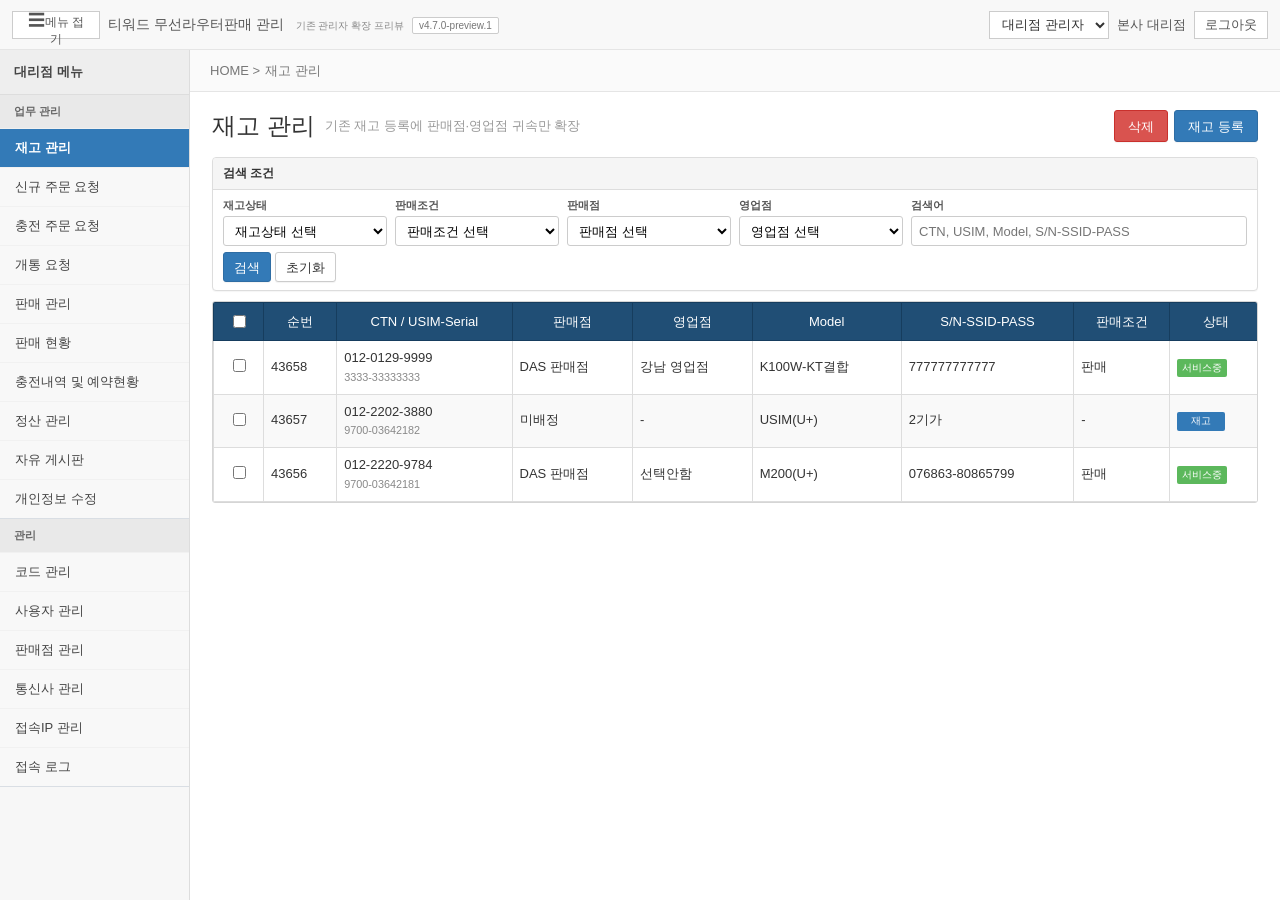
==== commit f69751d3: "feat: add storefront content page workflow" ====
--- a/admin.html
+++ b/admin.html
@@ -3,7 +3,7 @@
 <head>
   <meta charset="utf-8">
   <meta name="viewport" content="width=device-width,initial-scale=1">
-  <title>라우터 판매관리 시스템 — Preview v4.6.0-preview.1</title>
+  <title>라우터 판매관리 시스템 — Preview v4.7.0-preview.1</title>
   <style>
     :root{--blue:#337ab7;--blue2:#2e6da4;--nav:#26384a;--line:#d9dee4;--soft:#f5f5f5;--text:#333;--muted:#777;--red:#d9534f;--green:#5cb85c;--orange:#f0ad4e}
     *{box-sizing:border-box}body{margin:0;background:#eef1f4;color:var(--text);font:12px Arial,"Malgun Gothic",sans-serif}button,input,select,textarea{font:inherit}.top{height:48px;background:var(--nav);color:#fff;display:flex;align-items:center;padding:0 18px;border-bottom:3px solid var(--blue)}.brand{font-size:16px;font-weight:bold}.brand small{font-size:10px;color:#b7c4d0;margin-left:8px}.version{display:inline-block;margin-left:8px;padding:2px 6px;border:1px solid #67809a;border-radius:2px;color:#dce8f2;font-size:10px;font-weight:normal}.top-right{margin-left:auto;display:flex;gap:8px;align-items:center}.top select{height:28px;border:1px solid #172536;background:#fff;color:#333;padding:0 8px}.top button{height:28px;background:#3d5267;border:1px solid #52677c;color:#fff;padding:0 10px;cursor:pointer}.shell{display:grid;grid-template-columns:210px 1fr;min-height:calc(100vh - 48px)}.side{background:#fff;border-right:1px solid #cfd6dd}.side-title{padding:13px 14px;background:#f4f6f8;border-bottom:1px solid var(--line);font-weight:bold;color:#4b5d6f}.group{border-bottom:1px solid var(--line)}.group-title{padding:8px 13px;background:#fafafa;color:#888;font-size:11px;font-weight:bold}.nav-btn{display:block;width:100%;border:0;border-top:1px solid #f1f1f1;background:#fff;text-align:left;padding:9px 14px;color:#444;cursor:pointer}.nav-btn:hover{background:#f4f8fb}.nav-btn.active{background:#e7f1f9;color:#1b5f91;font-weight:bold;border-left:3px solid var(--blue);padding-left:11px}.nav-btn.review{color:#7b61a8}.main{min-width:0}.crumb{height:38px;background:#fff;border-bottom:1px solid var(--line);display:flex;align-items:center;padding:0 16px;color:#777}.content{padding:14px}.page-head{display:flex;align-items:center;margin-bottom:10px}.page-head h1{font-size:18px;margin:0}.page-head .sub{color:#888;margin-left:10px}.actions{margin-left:auto;display:flex;gap:5px}.btn{border:1px solid #ccc;background:#fff;color:#333;padding:5px 10px;border-radius:2px;cursor:pointer}.btn:hover{background:#eee}.btn.primary{color:#fff;background:var(--blue);border-color:var(--blue2)}.btn.danger{color:#fff;background:var(--red);border-color:#c9302c}.btn.success{color:#fff;background:var(--green);border-color:#4cae4c}.btn.sm{padding:3px 7px;font-size:11px}.panel{background:#fff;border:1px solid #cfd6dd;margin-bottom:12px}.panel-title{padding:9px 12px;background:#f5f5f5;border-bottom:1px solid #ddd;font-weight:bold}.panel-body{padding:10px}.search-grid{display:grid;grid-template-columns:repeat(6,minmax(120px,1fr));gap:7px;align-items:end}.field label{display:block;color:#666;margin-bottom:4px;font-weight:bold}.field input,.field select,.field textarea{width:100%;height:28px;border:1px solid #bbb;padding:4px 6px;background:#fff}.field textarea{height:68px;resize:vertical}.field.span2{grid-column:span 2}.field.full{grid-column:1/-1}.search-buttons{display:flex;gap:5px}.summary{display:flex;gap:20px;padding:8px 10px;background:#fffbe9;border:1px solid #eadfa8;margin-bottom:10px}.summary strong{color:#c43}.table-wrap{overflow:auto;background:#fff;border:1px solid #cfd6dd}.table{border-collapse:collapse;width:100%;min-width:1050px}.table th{background:#f2f2f2;border:1px solid #d6d6d6;padding:7px 6px;text-align:center;white-space:nowrap}.table td{border:1px solid #ddd;padding:6px;text-align:center;white-space:nowrap}.table tbody tr:nth-child(even){background:#fafafa}.table tbody tr:hover{background:#eef7ff}.table td.left{text-align:left}.table small{display:block;color:#888;margin-top:2px}.status{display:inline-block;border-radius:2px;padding:2px 5px;color:#fff;font-size:10px}.s-blue{background:var(--blue)}.s-green{background:var(--green)}.s-orange{background:var(--orange)}.s-red{background:var(--red)}.s-gray{background:#888}.toolbar{display:flex;align-items:center;gap:5px;margin:8px 0}.toolbar .right{margin-left:auto}.notice{border:1px solid #bce8f1;background:#d9edf7;color:#31708f;padding:9px 11px;margin-bottom:10px}.review-box{border-left:4px solid #8b6bb1;background:#f7f3fb;padding:10px;margin-bottom:10px}.modal-back{position:fixed;inset:0;background:rgba(0,0,0,.45);display:flex;align-items:flex-start;justify-content:center;padding:60px 15px;z-index:100}.modal{width:min(820px,100%);max-height:85vh;overflow:auto;background:#fff;border:1px solid #555;box-shadow:0 5px 20px rgba(0,0,0,.35)}.modal-head{background:#f5f5f5;border-bottom:1px solid #ddd;padding:10px 12px;display:flex;align-items:center;font-weight:bold;font-size:14px}.modal-head button{margin-left:auto;border:0;background:none;font-size:18px;cursor:pointer}.modal-body{padding:12px}.form-grid{display:grid;grid-template-columns:repeat(2,1fr);gap:9px 12px}.section-label{grid-column:1/-1;background:#f5f5f5;border:1px solid #ddd;padding:7px;font-weight:bold;margin-top:3px}.modal-foot{border-top:1px solid #ddd;background:#f7f7f7;padding:9px 12px;text-align:right}.toast{position:fixed;right:20px;bottom:20px;background:#333;color:#fff;padding:9px 13px;opacity:0;transform:translateY(8px);transition:.2s;z-index:200}.toast.on{opacity:1;transform:none}@media(max-width:900px){.shell{grid-template-columns:1fr}.side{position:static}.search-grid{grid-template-columns:repeat(2,1fr)}.top{height:auto;min-height:48px;flex-wrap:wrap;padding:8px}.content{padding:8px}.form-grid{grid-template-columns:1fr}}
@@ -43,7 +43,7 @@
 </head>
 <body>
   <header class="top">
-    <button class="nav-toggle" id="navToggle" onclick="toggleNav()" aria-label="좌측 메뉴 접기" aria-expanded="true" title="좌측 메뉴 접기"><span class="nav-toggle-icon">☰</span><span class="nav-toggle-label" id="navToggleLabel">메뉴 접기</span></button><div class="brand">티워드 무선라우터판매 관리 <small>기존 관리자 확장 프리뷰</small><span class="version">v4.6.0-preview.1</span></div>
+    <button class="nav-toggle" id="navToggle" onclick="toggleNav()" aria-label="좌측 메뉴 접기" aria-expanded="true" title="좌측 메뉴 접기"><span class="nav-toggle-icon">☰</span><span class="nav-toggle-label" id="navToggleLabel">메뉴 접기</span></button><div class="brand">티워드 무선라우터판매 관리 <small>기존 관리자 확장 프리뷰</small><span class="version">v4.7.0-preview.1</span></div>
     <div class="top-right">
       <select id="role"><option value="agency">대리점 관리자</option><option value="seller">판매점 관리자</option><option value="dealer">영업점 관리자</option></select>
       <span id="orgName">본사 대리점</span><button onclick="toast('로그아웃 버튼 예시입니다.')">로그아웃</button>
@@ -62,8 +62,8 @@
 const STORE_PAYMENT_STATES=['결제확인대기','결제완료','환불대기','환불완료','환불불필요'];
 const menus={
  agency:[{g:'업무 관리',i:[['stock','재고 관리'],['orders','신규 주문 요청'],['chargeOrders','충전 주문 요청'],['activation','개통 요청'],['saleManage','판매 관리'],['saleStatus','판매 현황'],['chargeHistory','충전내역 및 예약현황'],['settlement','정산 관리'],['board','자유 게시판'],['profile','개인정보 수정']]},{g:'관리',i:[['codes','코드 관리'],['users','사용자 관리'],['sellers','판매점 관리'],['carriers','통신사 관리'],['ip','접속IP 관리'],['logs','접속 로그']]}],
- seller:[{g:'업무 관리',i:[['home','판매현황 (충전, 신규주문)'],['orders','신규 주문 진행'],['chargeOrders','충전 주문 요청'],['chargeHistory','충전내역 및 예약현황'],['settlement','정산 정보'],['stock','재고 현황'],['board','자유 게시판'],['profile','개인정보 수정']]},{g:'영업점 관리',i:[['dealers','영업점 관리'],['supply','영업점 공급가 설정']]},{g:'쇼핑몰·고객 관리',i:[['storeSettings','미니앱 설정'],['storeCategories','상품 분류'],['storeProducts','상품 판매 등록'],['storeDisplay','노출 순서 관리'],['storeBanners','배너 관리'],['storeReviews','리뷰 관리'],['customerOrders','고객 주문관리'],['customerAssets','고객 장비관리']]}],
- dealer:[{g:'업무 관리',i:[['home','판매현황 (충전, 신규주문)'],['orders','신규 주문 진행'],['chargeOrders','충전 주문 요청'],['chargeHistory','충전내역 및 예약현황'],['settlement','정산 정보'],['stock','재고 현황'],['board','자유 게시판'],['profile','개인정보 수정']]},{g:'쇼핑몰·고객 관리',i:[['storeSettings','미니앱 설정'],['storeCategories','상품 분류'],['storeProducts','상품 판매 등록'],['storeDisplay','노출 순서 관리'],['storeBanners','배너 관리'],['storeReviews','리뷰 관리'],['customerOrders','고객 주문관리'],['customerAssets','고객 장비관리']]}]
+ seller:[{g:'업무 관리',i:[['home','판매현황 (충전, 신규주문)'],['orders','신규 주문 진행'],['chargeOrders','충전 주문 요청'],['chargeHistory','충전내역 및 예약현황'],['settlement','정산 정보'],['stock','재고 현황'],['board','자유 게시판'],['profile','개인정보 수정']]},{g:'영업점 관리',i:[['dealers','영업점 관리'],['supply','영업점 공급가 설정']]},{g:'쇼핑몰·고객 관리',i:[['storeSettings','미니앱 설정'],['storeCategories','상품 분류'],['storeProducts','상품 판매 등록'],['storeDisplay','노출 순서 관리'],['storePages','콘텐츠 페이지 관리'],['storeBanners','배너 관리'],['storeReviews','리뷰 관리'],['customerOrders','고객 주문관리'],['customerAssets','고객 장비관리']]}],
+ dealer:[{g:'업무 관리',i:[['home','판매현황 (충전, 신규주문)'],['orders','신규 주문 진행'],['chargeOrders','충전 주문 요청'],['chargeHistory','충전내역 및 예약현황'],['settlement','정산 정보'],['stock','재고 현황'],['board','자유 게시판'],['profile','개인정보 수정']]},{g:'쇼핑몰·고객 관리',i:[['storeSettings','미니앱 설정'],['storeCategories','상품 분류'],['storeProducts','상품 판매 등록'],['storeDisplay','노출 순서 관리'],['storePages','콘텐츠 페이지 관리'],['storeBanners','배너 관리'],['storeReviews','리뷰 관리'],['customerOrders','고객 주문관리'],['customerAssets','고객 장비관리']]}]
 };
 function status(t,c='blue'){return `<span class="status s-${c}">${t}</span>`}
 function rating(v,count=''){const full=Math.max(0,Math.min(5,Math.round(v)));return `<span class="rating-stars" aria-label="별점 ${v}점">${'★'.repeat(full)}${'☆'.repeat(5-full)}</span><span class="rating-score">${v}${count?` · ${count}`:''}</span>`}
@@ -160,12 +160,20 @@
  `<div class="tenant-card"><div><span>연결 조직</span><strong>${org}</strong></div><div><span>쇼핑몰 테넌트</span><strong>${tenant}</strong></div><div><span>운영상태</span><strong>${status('사용중','green')}</strong></div><div><span>Telegram Bot</span><strong>@${state.role==='seller'?'das_roam_bot':'gangnam_roam_bot'}</strong></div><div><span>Mini App 도메인</span><strong>${state.role==='seller'?'das':'gangnam'}.roam-mini.app</strong></div><div><span>연결검증</span><strong>${status('정상','blue')} 2026-11-02 10:15</strong></div></div>`+
  `<div class="panel"><div class="panel-title">연결 원칙</div><div class="panel-body">관리자 계정 → 소속 조직 → 쇼핑몰 테넌트 순서로 권한을 확인합니다. 같은 조직의 권한 있는 관리자 여러 명이 쇼핑몰을 운영할 수 있으며, Bot Token은 암호화되어 화면에 다시 표시되지 않습니다.</div></div>`;}
 
+function storePagesPage(){return pageHead('콘텐츠 페이지 관리','배너·메뉴에 연결할 안내 및 프로모션 페이지 생성·수정','<button class="btn primary" onclick="openForm(\'storePage\')">페이지 등록</button>')+
+ `<div class="notice">현재 조직의 쇼핑몰 페이지입니다. 스마트 에디터로 작성한 뒤 미리보기하고 공개할 수 있으며, 공개 페이지는 배너 클릭 대상으로 선택할 수 있습니다.</div>`+
+ search(field('공개 상태',select(['전체','초안','공개','숨김']))+field('배너 연결',select(['전체','연결됨','연결없음']))+field('검색어',input('페이지 제목, URL 경로'),'span2'))+
+ table(['페이지 제목','URL 경로','연결 배너','공개 상태','최종 수정일','관리'],[
+ ['라우터 처음 사용 가이드','/pages/router-start','상단 메인 배너',status('공개','green'),'2026-11-12 09:20','<button class="btn sm" onclick="toast(\'고객 화면 미리보기입니다.\')">미리보기</button> '+btn('수정','storePage')],
+ ['eSIM 개통 안내','/pages/esim-guide','중단 상품 안내',status('공개','green'),'2026-11-11 16:40','<button class="btn sm" onclick="toast(\'고객 화면 미리보기입니다.\')">미리보기</button> '+btn('수정','storePage')],
+ ['겨울 프로모션 안내','/pages/winter-event','-',status('초안','gray'),'2026-11-10 14:05','<button class="btn sm" onclick="toast(\'초안 미리보기입니다.\')">미리보기</button> '+btn('수정','storePage')]]);}
+
 function storeBannersPage(){return pageHead('배너 관리','미니앱 메인의 상단·중단·하단 배너와 노출기간·순서 관리','<button class="btn primary" onclick="openForm(\'storeBanner\')">배너 등록</button>')+
  `<div class="notice">현재 조직의 미니앱에만 적용됩니다. 같은 위치에 여러 배너를 등록하면 노출순서대로 표시하며, 기간 밖의 배너는 자동으로 숨깁니다.</div>`+
  search(field('노출 위치',select(['전체','상단','중단','하단']))+field('노출 상태',select(['전체','예약','노출중','숨김','종료']))+field('검색어',input('배너명, 연결상품, URL'),'span2'))+
  table(['순서','미리보기','위치','배너명','연결 대상','노출 기간','상태','관리'],[
- ['1','<span class="banner-thumb">상단 메인 배너</span>','상단','겨울 로밍 프로모션','프리미엄 로밍 세트','2026-11-01 ~ 2026-12-31',status('노출중','green'),'<button class="btn sm" onclick="moveOrder(\'위\')">▲</button> <button class="btn sm" onclick="moveOrder(\'아래\')">▼</button> '+btn('수정','storeBanner')],
- ['2','<span class="banner-thumb">중단 상품 안내</span>','중단','아시아 데이터 안내','아시아 여행 데이터 상품','2026-11-05 ~ 2026-11-30',status('예약','blue'),'<button class="btn sm" onclick="moveOrder(\'위\')">▲</button> <button class="btn sm" onclick="moveOrder(\'아래\')">▼</button> '+btn('수정','storeBanner')],
+ ['1','<span class="banner-thumb">상단 메인 배너</span>','상단','겨울 로밍 프로모션','페이지 · 라우터 처음 사용 가이드','2026-11-01 ~ 2026-12-31',status('노출중','green'),'<button class="btn sm" onclick="moveOrder(\'위\')">▲</button> <button class="btn sm" onclick="moveOrder(\'아래\')">▼</button> '+btn('수정','storeBanner')],
+ ['2','<span class="banner-thumb">중단 상품 안내</span>','중단','아시아 데이터 안내','페이지 · eSIM 개통 안내','2026-11-05 ~ 2026-11-30',status('예약','blue'),'<button class="btn sm" onclick="moveOrder(\'위\')">▲</button> <button class="btn sm" onclick="moveOrder(\'아래\')">▼</button> '+btn('수정','storeBanner')],
  ['3','<span class="banner-thumb">하단 고객센터</span>','하단','이용 안내','외부 URL','상시',status('숨김','gray'),'<button class="btn sm" onclick="moveOrder(\'위\')">▲</button> <button class="btn sm" onclick="moveOrder(\'아래\')">▼</button> '+btn('수정','storeBanner')]]);}
 
 function storeReviewsPage(){return pageHead('리뷰 관리','별점과 한 줄 리뷰 조회·노출 관리','<button class="btn" onclick="toast(\'엑셀 다운로드 예시입니다.\')">엑셀 다운로드</button>')+
@@ -249,7 +257,7 @@
  [`<input type="checkbox" class="settle" data-amt="320000" onchange="sumSettle()">`,'5',...(a?['DAS 판매점','강남 영업점']:s?['대리점에 지급','-']:[]),'012-0129-9999<small>3333-33333333</small>','K100W-KT결합<small>777777777777</small>','KT<small>5GCA200(165,000)</small>','K100W-KT결합<small>135,000</small>','김성진<small>010-5555-6666</small>','2026-10-28','판매','신규개통','20,000',a||s?'320,000':'335,000','-',status('미정산','orange'),'<button class="btn sm" onclick="openForm(\'memo\')">메모</button>'],
  [`<input type="checkbox" class="settle" data-amt="335000" onchange="sumSettle()">`,'4',...(a?['DAS 판매점','강남 영업점']:s?['영업점에서 수령','강남 영업점']:[]),'012-2978-8785<small>4682717F 1647182200</small>','5G500(KT)<small>008571-34395E</small>','KT<small>KT5G30-180(180,000)</small>','5G500(KT)<small>155,000</small>','박현우<small>010-2222-3333</small>','2026-10-28','판매','신규개통','0','335,000','-',status('미정산','orange'),'<button class="btn sm" onclick="openForm(\'memo\')">메모</button>']]);}
 
-function renderPage(){const names={stock:state.role==='agency'?'재고 관리':'재고 현황',orders:state.role==='agency'?'신규 주문 요청':'신규 주문 진행',chargeOrders:'충전 주문 요청',activation:'개통 요청',home:'판매현황 (충전, 신규주문)',saleManage:'판매 관리',saleStatus:'판매 현황',chargeHistory:'충전내역 및 예약현황',settlement:state.role==='agency'?'정산 관리':'정산 정보',codes:'코드 관리',users:'사용자 관리',sellers:'판매점 관리',carriers:'통신사 관리',dealers:'영업점 관리',supply:'영업점 공급가 설정',board:'자유 게시판',profile:'개인정보 수정',ip:'접속IP 관리',logs:'접속 로그',storeSettings:'미니앱 설정',storeCategories:'상품 분류',storeProducts:'상품 판매 등록',storeDisplay:'노출 순서 관리',storeBanners:'배너 관리',storeReviews:'리뷰 관리',customerOrders:'고객 주문관리',customerAssets:'고객 장비관리'};document.getElementById('crumb').textContent=names[state.page]||'';const pages={stock:stockPage,orders:ordersPage,chargeOrders:chargeOrdersPage,activation:activationPage,home:homePage,saleManage:saleManagePage,saleStatus:saleStatusPage,chargeHistory:chargeHistoryPage,settlement:settlementPage,codes:codesPage,users:()=>accountPage('users'),sellers:()=>accountPage('sellers'),carriers:()=>accountPage('carriers'),dealers:()=>accountPage('dealers'),supply:supplyPage,board:boardPage,profile:profilePage,ip:ipPage,logs:logsPage,storeSettings:storeSettingsPage,storeCategories:storeCategoriesPage,storeProducts:storeProductsPage,storeDisplay:storeDisplayPage,storeBanners:storeBannersPage,storeReviews:storeReviewsPage,customerOrders:customerOrdersPage,customerAssets:customerAssetsPage};document.getElementById('content').innerHTML=(pages[state.page]||stockPage)()}
+function renderPage(){const names={stock:state.role==='agency'?'재고 관리':'재고 현황',orders:state.role==='agency'?'신규 주문 요청':'신규 주문 진행',chargeOrders:'충전 주문 요청',activation:'개통 요청',home:'판매현황 (충전, 신규주문)',saleManage:'판매 관리',saleStatus:'판매 현황',chargeHistory:'충전내역 및 예약현황',settlement:state.role==='agency'?'정산 관리':'정산 정보',codes:'코드 관리',users:'사용자 관리',sellers:'판매점 관리',carriers:'통신사 관리',dealers:'영업점 관리',supply:'영업점 공급가 설정',board:'자유 게시판',profile:'개인정보 수정',ip:'접속IP 관리',logs:'접속 로그',storeSettings:'미니앱 설정',storeCategories:'상품 분류',storeProducts:'상품 판매 등록',storeDisplay:'노출 순서 관리',storePages:'콘텐츠 페이지 관리',storeBanners:'배너 관리',storeReviews:'리뷰 관리',customerOrders:'고객 주문관리',customerAssets:'고객 장비관리'};document.getElementById('crumb').textContent=names[state.page]||'';const pages={stock:stockPage,orders:ordersPage,chargeOrders:chargeOrdersPage,activation:activationPage,home:homePage,saleManage:saleManagePage,saleStatus:saleStatusPage,chargeHistory:chargeHistoryPage,settlement:settlementPage,codes:codesPage,users:()=>accountPage('users'),sellers:()=>accountPage('sellers'),carriers:()=>accountPage('carriers'),dealers:()=>accountPage('dealers'),supply:supplyPage,board:boardPage,profile:profilePage,ip:ipPage,logs:logsPage,storeSettings:storeSettingsPage,storeCategories:storeCategoriesPage,storeProducts:storeProductsPage,storeDisplay:storeDisplayPage,storePages:storePagesPage,storeBanners:storeBannersPage,storeReviews:storeReviewsPage,customerOrders:customerOrdersPage,customerAssets:customerAssetsPage};document.getElementById('content').innerHTML=(pages[state.page]||stockPage)()}
 
 const forms={
  stock:['신규 재고 등록 및 수정',`<div class="section-label">재고 정보</div>${field('CTN *','<input placeholder="012 제외 숫자 8자리">')}${field('USIM-Serial *','<input>')}${field('Model *',select(['MXR-5G AX','JT201','K100W','SKT-eSIM','KT30MCSIM','USIM(U+)']))}${field('S/N-SSID-PASS *','<input placeholder="S/N-SSID-PASS">')}${field('판매점',select(['미배정','DAS 판매점','서초 판매점']))}${field('판매조건',select(['판매','대여','선발송','기타']))}`],
@@ -269,7 +277,8 @@
  ip:['접속IP 게시글 등록·수정',`${field('제목 *','<input>','full')}${field('내용','<textarea placeholder="IP와 사용 목적"></textarea>','full')}`]
  ,storeCategory:['상품 분류 등록·수정',`${field('분류명 *','<input placeholder="예: 라우터 패키지">')}${field('노출상태',select(['노출','숨김']))}${field('노출순서','<input type="number" value="1" min="1">')}${field('설명','<textarea placeholder="분류 안내 문구"></textarea>','full')}`]
  ,storefrontSettings:['미니앱 쇼핑몰 설정',`<div class="section-label">조직·사용 설정</div>${field('연결 조직','<input value="현재 로그인 조직" readonly>')}${field('미니앱 사용',select(['사용','미사용']))}${field('쇼핑몰 테넌트','<input value="자동 발급 · 변경 불가" readonly>')}${field('운영상태','<input value="사용중" readonly>')}<div class="section-label">Telegram Bot·도메인</div>${field('Bot username','<input placeholder="@my_roam_bot">')}${field('Bot Token','<input type="password" placeholder="새 토큰 등록·교체 시에만 입력">')}${field('Mini App 도메인','<input placeholder="shop.example.com">')}${field('연결 검증','<button type="button" class="btn" onclick="toast(\'Bot과 도메인 연결을 검증했습니다. (프리뷰)\')">검증 실행</button>')}<div class="section-label">브랜딩</div>${field('쇼핑몰명','<input value="Roam WiFi Store">')}${field('대표 색상','<input type="color" value="#337ab7">')}${field('로고 이미지','<input type="file" accept="image/*">','full')}<div class="notice full">관리자 개인계정이 아니라 현재 조직에 연결됩니다. Bot Token은 암호화 저장하고 저장 후 원문을 다시 표시하지 않습니다.</div>`]
- ,storeBanner:['배너 등록·수정',`<div class="section-label">배너 기본정보</div>${field('배너명 *','<input placeholder="관리자 구분용 배너명">')}${field('노출 위치 *',select(['상단','중단','하단']))}${field('노출상태',select(['노출','숨김']))}${field('노출순서','<input type="number" value="1" min="1">')}${field('시작일시','<input type="datetime-local" value="2026-11-02T09:00">')}${field('종료일시','<input type="datetime-local" value="2026-12-31T23:59">')}<div class="section-label">이미지·이동 대상</div>${field('배너 이미지 *','<input type="file" accept="image/*">','full')}${field('대체 텍스트 *','<input placeholder="이미지를 설명하는 문구">','full')}${field('클릭 연결',select(['연결 없음','쇼핑몰 상품','상품 분류','외부 URL']))}${field('연결 대상','<input placeholder="상품 또는 URL 선택">')}<div class="form-help">현재 조직의 미니앱에만 적용되며 노출기간과 위치별 순서를 함께 검사합니다.</div>`]
+ ,storePage:['콘텐츠 페이지 등록·수정',`<div class="section-label">페이지 기본정보</div>${field('페이지 제목 *','<input value="라우터 처음 사용 가이드" placeholder="고객에게 표시할 제목">','full')}${field('URL 경로 *','<input value="/pages/router-start" placeholder="/pages/example">')}${field('공개상태',select(['초안','공개','숨김']))}${field('공개 시작일시','<input type="datetime-local" value="2026-11-12T09:00">')}${field('공개 종료일시','<input type="datetime-local">')}${field('페이지 요약','<textarea placeholder="목록과 검색에 사용할 짧은 설명">처음 사용하는 고객을 위한 설치·연결 안내입니다.</textarea>','full')}<div class="field full"><label>페이지 본문 *</label><div class="editor-toolbar" role="toolbar" aria-label="콘텐츠 페이지 편집 도구"><button type="button" onclick="formatEditor('bold','storePageEditor')"><b>B</b></button><button type="button" onclick="formatEditor('italic','storePageEditor')"><i>I</i></button><button type="button" onclick="formatEditor('underline','storePageEditor')"><u>U</u></button><span class="divider"></span><button type="button" onclick="formatEditor('formatBlock','storePageEditor','h2')">제목</button><button type="button" onclick="formatEditor('formatBlock','storePageEditor','p')">본문</button><button type="button" onclick="formatEditor('insertUnorderedList','storePageEditor')">• 목록</button><button type="button" onclick="formatEditor('insertOrderedList','storePageEditor')">1. 목록</button><span class="divider"></span><button type="button" onclick="formatEditor('createLink','storePageEditor')">링크</button><button type="button" onclick="document.getElementById('storePageEditorImage').click()">이미지</button><button type="button" onclick="formatEditor('removeFormat','storePageEditor')">서식 제거</button><input id="storePageEditorImage" type="file" accept="image/*" multiple hidden onchange="insertEditorImages(this,'storePageEditor')"></div><div class="rich-editor" id="storePageEditor" contenteditable="true"><h2>라우터를 처음 사용하시나요?</h2><p>전원을 켜고 Wi-Fi 이름을 선택한 뒤 안내된 비밀번호를 입력하세요.</p><ul><li>수령한 장비 구성품 확인</li><li>전원 켜기 및 네트워크 연결</li><li>연결이 어려우면 1:1 문의 이용</li></ul></div><div class="editor-help">상품 상세와 동일한 에디터를 사용하며 이미지와 링크를 포함할 수 있습니다.</div></div><div class="notice full">저장 전 미리보기할 수 있습니다. 공개 배너에 연결된 페이지는 연결을 해제하기 전 삭제할 수 없습니다.</div>`]
+ ,storeBanner:['배너 등록·수정',`<div class="section-label">배너 기본정보</div>${field('배너명 *','<input placeholder="관리자 구분용 배너명">')}${field('노출 위치 *',select(['상단','중단','하단']))}${field('노출상태',select(['노출','숨김']))}${field('노출순서','<input type="number" value="1" min="1">')}${field('시작일시','<input type="datetime-local" value="2026-11-02T09:00">')}${field('종료일시','<input type="datetime-local" value="2026-12-31T23:59">')}<div class="section-label">이미지·이동 대상</div>${field('배너 이미지 *','<input type="file" accept="image/*">','full')}${field('대체 텍스트 *','<input placeholder="이미지를 설명하는 문구">','full')}${field('클릭 연결',select(['연결 없음','쇼핑몰 상품','상품 분류','쇼핑몰 콘텐츠 페이지','외부 URL']))}${field('연결 대상',select(['선택','라우터 처음 사용 가이드','eSIM 개통 안내']))}<div class="form-help">콘텐츠 페이지는 현재 조직의 공개 페이지만 선택할 수 있습니다. 현재 조직의 미니앱에만 적용되며 노출기간과 위치별 순서를 함께 검사합니다.</div>`]
  ,reviewModeration:['리뷰 노출 관리',`<div class="section-label">리뷰 원문 · 수정 불가</div>${field('주문번호','<input value="TG-20261101-044" readonly>')}${field('고객번호','<input value="CUST-00184" readonly>')}${field('상품','<input value="프리미엄 로밍 세트" readonly>','full')}${field('평점','<input value="★★★★★ · 5점" readonly>')}${field('작성일','<input value="2026-11-02" readonly>')}${field('한 줄 리뷰','<textarea readonly>설정도 간단하고 여행 중 연결이 안정적이었어요.</textarea>','full')}<div class="section-label">관리 처리</div>${field('노출상태',select(['노출','숨김']))}${field('처리 사유','<textarea placeholder="숨김 또는 복구 사유를 입력"></textarea>','full')}<div class="notice full">고객이 작성한 별점과 리뷰 내용은 관리자가 수정하지 않습니다. 노출상태 변경자·일시·사유는 감사로그에 기록합니다.</div>`]
  ,storeProduct:['판매 상품 등록·수정',`${field('상품 분류 *',select(['라우터 패키지','유심·eSIM','여행·기타 서비스']))}${field('노출상태',select(['노출','숨김','품절']))}${field('상품명 *','<input placeholder="고객에게 표시할 상품명">','full')}${field('고객 판매가 *','<input type="number" placeholder="판매금액">')}${field('노출순서','<input type="number" value="1" min="1">')}${field('대표 이미지','<input type="file" accept="image/*">','full')}${field('상품 요약','<textarea placeholder="목록에 표시할 짧은 설명"></textarea>','full')}<div class="field full"><label>상품 상세정보 *</label><div class="editor-toolbar" role="toolbar" aria-label="상품 상세정보 편집 도구"><button type="button" title="굵게" onclick="formatEditor('bold','productEditor')"><b>B</b></button><button type="button" title="기울임" onclick="formatEditor('italic','productEditor')"><i>I</i></button><button type="button" title="밑줄" onclick="formatEditor('underline','productEditor')"><u>U</u></button><span class="divider"></span><button type="button" onclick="formatEditor('formatBlock','productEditor','h2')">제목</button><button type="button" onclick="formatEditor('formatBlock','productEditor','p')">본문</button><span class="divider"></span><button type="button" onclick="formatEditor('insertUnorderedList','productEditor')">• 목록</button><button type="button" onclick="formatEditor('insertOrderedList','productEditor')">1. 목록</button><button type="button" onclick="formatEditor('justifyLeft','productEditor')">왼쪽</button><button type="button" onclick="formatEditor('justifyCenter','productEditor')">가운데</button><span class="divider"></span><button type="button" onclick="formatEditor('createLink','productEditor')">링크</button><button type="button" onclick="document.getElementById('productEditorImage').click()">이미지</button><button type="button" onclick="formatEditor('removeFormat','productEditor')">서식 제거</button><input id="productEditorImage" type="file" accept="image/*" multiple hidden onchange="insertEditorImages(this,'productEditor')"></div><div class="rich-editor" id="productEditor" contenteditable="true"><h2>상품 안내</h2><p>고객에게 표시할 상품 설명과 이용 안내를 입력하세요.</p><ul><li>상품 구성</li><li>이용 방법</li><li>배송 및 유의사항</li></ul></div><div class="editor-help">텍스트 서식, 목록, 정렬, 링크와 본문 이미지를 사용할 수 있습니다.</div></div><div class="notice full">운영 Model·요금제·재고와 연결하지 않는 노출·결제용 상품입니다.</div>`]
  ,customerOrder:['일반 쇼핑몰 주문 상세',`<div class="section-label">계정·결제 정보</div>${field('주문번호','<input value="TG-20261029-031" readonly>')}${field('고객번호','<input value="CUST-00184" readonly>')}${field('로그인 아이디','<input value="roam88" readonly>')}${field('Telegram','<input value="@roam_88 / 9876****21" readonly>')}${field('결제상태',select(STORE_PAYMENT_STATES))}${field('결제금액','<input value="238,000원" readonly>')}<div class="section-label">노출상품 주문정보</div>${field('주문상품','<input value="프리미엄 로밍 세트" readonly>','full')}${field('수량','<input value="1" readonly>')}${field('운영연계','<input value="연계없음" readonly>')}<div class="notice full">쇼핑몰 노출상품은 실제 신규주문·Model·요금제·재고와 연결하지 않습니다.</div>${field('관리자 메모','<textarea></textarea>','full')}`]
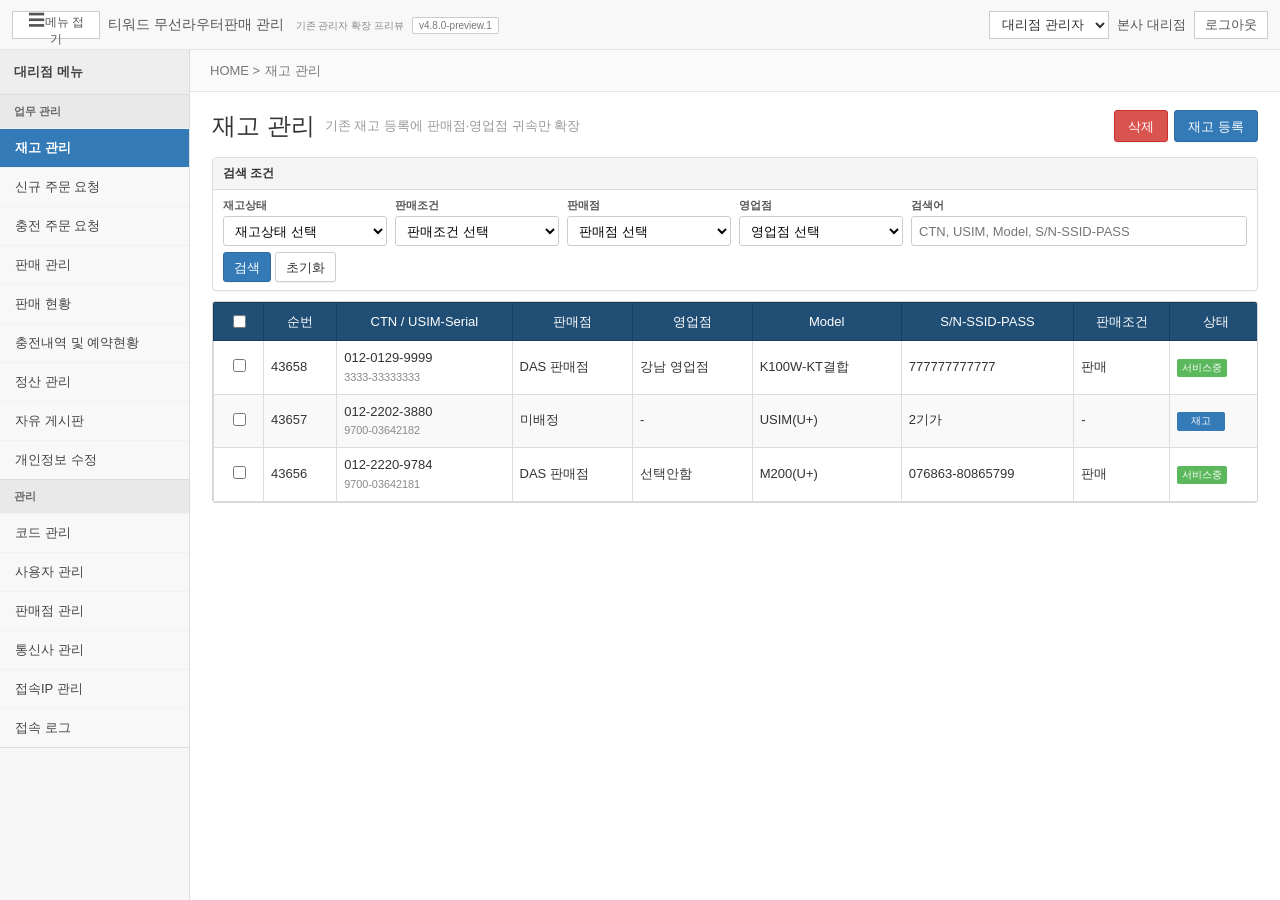
==== commit c85b3b79: "refactor: remove activation request screen" ====
--- a/admin.html
+++ b/admin.html
@@ -3,7 +3,7 @@
 <head>
   <meta charset="utf-8">
   <meta name="viewport" content="width=device-width,initial-scale=1">
-  <title>라우터 판매관리 시스템 — Preview v4.7.0-preview.1</title>
+  <title>라우터 판매관리 시스템 — Preview v4.8.0-preview.1</title>
   <style>
     :root{--blue:#337ab7;--blue2:#2e6da4;--nav:#26384a;--line:#d9dee4;--soft:#f5f5f5;--text:#333;--muted:#777;--red:#d9534f;--green:#5cb85c;--orange:#f0ad4e}
     *{box-sizing:border-box}body{margin:0;background:#eef1f4;color:var(--text);font:12px Arial,"Malgun Gothic",sans-serif}button,input,select,textarea{font:inherit}.top{height:48px;background:var(--nav);color:#fff;display:flex;align-items:center;padding:0 18px;border-bottom:3px solid var(--blue)}.brand{font-size:16px;font-weight:bold}.brand small{font-size:10px;color:#b7c4d0;margin-left:8px}.version{display:inline-block;margin-left:8px;padding:2px 6px;border:1px solid #67809a;border-radius:2px;color:#dce8f2;font-size:10px;font-weight:normal}.top-right{margin-left:auto;display:flex;gap:8px;align-items:center}.top select{height:28px;border:1px solid #172536;background:#fff;color:#333;padding:0 8px}.top button{height:28px;background:#3d5267;border:1px solid #52677c;color:#fff;padding:0 10px;cursor:pointer}.shell{display:grid;grid-template-columns:210px 1fr;min-height:calc(100vh - 48px)}.side{background:#fff;border-right:1px solid #cfd6dd}.side-title{padding:13px 14px;background:#f4f6f8;border-bottom:1px solid var(--line);font-weight:bold;color:#4b5d6f}.group{border-bottom:1px solid var(--line)}.group-title{padding:8px 13px;background:#fafafa;color:#888;font-size:11px;font-weight:bold}.nav-btn{display:block;width:100%;border:0;border-top:1px solid #f1f1f1;background:#fff;text-align:left;padding:9px 14px;color:#444;cursor:pointer}.nav-btn:hover{background:#f4f8fb}.nav-btn.active{background:#e7f1f9;color:#1b5f91;font-weight:bold;border-left:3px solid var(--blue);padding-left:11px}.nav-btn.review{color:#7b61a8}.main{min-width:0}.crumb{height:38px;background:#fff;border-bottom:1px solid var(--line);display:flex;align-items:center;padding:0 16px;color:#777}.content{padding:14px}.page-head{display:flex;align-items:center;margin-bottom:10px}.page-head h1{font-size:18px;margin:0}.page-head .sub{color:#888;margin-left:10px}.actions{margin-left:auto;display:flex;gap:5px}.btn{border:1px solid #ccc;background:#fff;color:#333;padding:5px 10px;border-radius:2px;cursor:pointer}.btn:hover{background:#eee}.btn.primary{color:#fff;background:var(--blue);border-color:var(--blue2)}.btn.danger{color:#fff;background:var(--red);border-color:#c9302c}.btn.success{color:#fff;background:var(--green);border-color:#4cae4c}.btn.sm{padding:3px 7px;font-size:11px}.panel{background:#fff;border:1px solid #cfd6dd;margin-bottom:12px}.panel-title{padding:9px 12px;background:#f5f5f5;border-bottom:1px solid #ddd;font-weight:bold}.panel-body{padding:10px}.search-grid{display:grid;grid-template-columns:repeat(6,minmax(120px,1fr));gap:7px;align-items:end}.field label{display:block;color:#666;margin-bottom:4px;font-weight:bold}.field input,.field select,.field textarea{width:100%;height:28px;border:1px solid #bbb;padding:4px 6px;background:#fff}.field textarea{height:68px;resize:vertical}.field.span2{grid-column:span 2}.field.full{grid-column:1/-1}.search-buttons{display:flex;gap:5px}.summary{display:flex;gap:20px;padding:8px 10px;background:#fffbe9;border:1px solid #eadfa8;margin-bottom:10px}.summary strong{color:#c43}.table-wrap{overflow:auto;background:#fff;border:1px solid #cfd6dd}.table{border-collapse:collapse;width:100%;min-width:1050px}.table th{background:#f2f2f2;border:1px solid #d6d6d6;padding:7px 6px;text-align:center;white-space:nowrap}.table td{border:1px solid #ddd;padding:6px;text-align:center;white-space:nowrap}.table tbody tr:nth-child(even){background:#fafafa}.table tbody tr:hover{background:#eef7ff}.table td.left{text-align:left}.table small{display:block;color:#888;margin-top:2px}.status{display:inline-block;border-radius:2px;padding:2px 5px;color:#fff;font-size:10px}.s-blue{background:var(--blue)}.s-green{background:var(--green)}.s-orange{background:var(--orange)}.s-red{background:var(--red)}.s-gray{background:#888}.toolbar{display:flex;align-items:center;gap:5px;margin:8px 0}.toolbar .right{margin-left:auto}.notice{border:1px solid #bce8f1;background:#d9edf7;color:#31708f;padding:9px 11px;margin-bottom:10px}.review-box{border-left:4px solid #8b6bb1;background:#f7f3fb;padding:10px;margin-bottom:10px}.modal-back{position:fixed;inset:0;background:rgba(0,0,0,.45);display:flex;align-items:flex-start;justify-content:center;padding:60px 15px;z-index:100}.modal{width:min(820px,100%);max-height:85vh;overflow:auto;background:#fff;border:1px solid #555;box-shadow:0 5px 20px rgba(0,0,0,.35)}.modal-head{background:#f5f5f5;border-bottom:1px solid #ddd;padding:10px 12px;display:flex;align-items:center;font-weight:bold;font-size:14px}.modal-head button{margin-left:auto;border:0;background:none;font-size:18px;cursor:pointer}.modal-body{padding:12px}.form-grid{display:grid;grid-template-columns:repeat(2,1fr);gap:9px 12px}.section-label{grid-column:1/-1;background:#f5f5f5;border:1px solid #ddd;padding:7px;font-weight:bold;margin-top:3px}.modal-foot{border-top:1px solid #ddd;background:#f7f7f7;padding:9px 12px;text-align:right}.toast{position:fixed;right:20px;bottom:20px;background:#333;color:#fff;padding:9px 13px;opacity:0;transform:translateY(8px);transition:.2s;z-index:200}.toast.on{opacity:1;transform:none}@media(max-width:900px){.shell{grid-template-columns:1fr}.side{position:static}.search-grid{grid-template-columns:repeat(2,1fr)}.top{height:auto;min-height:48px;flex-wrap:wrap;padding:8px}.content{padding:8px}.form-grid{grid-template-columns:1fr}}
@@ -43,7 +43,7 @@
 </head>
 <body>
   <header class="top">
-    <button class="nav-toggle" id="navToggle" onclick="toggleNav()" aria-label="좌측 메뉴 접기" aria-expanded="true" title="좌측 메뉴 접기"><span class="nav-toggle-icon">☰</span><span class="nav-toggle-label" id="navToggleLabel">메뉴 접기</span></button><div class="brand">티워드 무선라우터판매 관리 <small>기존 관리자 확장 프리뷰</small><span class="version">v4.7.0-preview.1</span></div>
+    <button class="nav-toggle" id="navToggle" onclick="toggleNav()" aria-label="좌측 메뉴 접기" aria-expanded="true" title="좌측 메뉴 접기"><span class="nav-toggle-icon">☰</span><span class="nav-toggle-label" id="navToggleLabel">메뉴 접기</span></button><div class="brand">티워드 무선라우터판매 관리 <small>기존 관리자 확장 프리뷰</small><span class="version">v4.8.0-preview.1</span></div>
     <div class="top-right">
       <select id="role"><option value="agency">대리점 관리자</option><option value="seller">판매점 관리자</option><option value="dealer">영업점 관리자</option></select>
       <span id="orgName">본사 대리점</span><button onclick="toast('로그아웃 버튼 예시입니다.')">로그아웃</button>
@@ -61,7 +61,7 @@
 const LEGACY_CHARGE_STATES=['접수중','충전중','충전완료','예약중','신규개통','충전보류','유심 선발송','미충전발송','미개통발송'];
 const STORE_PAYMENT_STATES=['결제확인대기','결제완료','환불대기','환불완료','환불불필요'];
 const menus={
- agency:[{g:'업무 관리',i:[['stock','재고 관리'],['orders','신규 주문 요청'],['chargeOrders','충전 주문 요청'],['activation','개통 요청'],['saleManage','판매 관리'],['saleStatus','판매 현황'],['chargeHistory','충전내역 및 예약현황'],['settlement','정산 관리'],['board','자유 게시판'],['profile','개인정보 수정']]},{g:'관리',i:[['codes','코드 관리'],['users','사용자 관리'],['sellers','판매점 관리'],['carriers','통신사 관리'],['ip','접속IP 관리'],['logs','접속 로그']]}],
+ agency:[{g:'업무 관리',i:[['stock','재고 관리'],['orders','신규 주문 요청'],['chargeOrders','충전 주문 요청'],['saleManage','판매 관리'],['saleStatus','판매 현황'],['chargeHistory','충전내역 및 예약현황'],['settlement','정산 관리'],['board','자유 게시판'],['profile','개인정보 수정']]},{g:'관리',i:[['codes','코드 관리'],['users','사용자 관리'],['sellers','판매점 관리'],['carriers','통신사 관리'],['ip','접속IP 관리'],['logs','접속 로그']]}],
  seller:[{g:'업무 관리',i:[['home','판매현황 (충전, 신규주문)'],['orders','신규 주문 진행'],['chargeOrders','충전 주문 요청'],['chargeHistory','충전내역 및 예약현황'],['settlement','정산 정보'],['stock','재고 현황'],['board','자유 게시판'],['profile','개인정보 수정']]},{g:'영업점 관리',i:[['dealers','영업점 관리'],['supply','영업점 공급가 설정']]},{g:'쇼핑몰·고객 관리',i:[['storeSettings','미니앱 설정'],['storeCategories','상품 분류'],['storeProducts','상품 판매 등록'],['storeDisplay','노출 순서 관리'],['storePages','콘텐츠 페이지 관리'],['storeBanners','배너 관리'],['storeReviews','리뷰 관리'],['customerOrders','고객 주문관리'],['customerAssets','고객 장비관리']]}],
  dealer:[{g:'업무 관리',i:[['home','판매현황 (충전, 신규주문)'],['orders','신규 주문 진행'],['chargeOrders','충전 주문 요청'],['chargeHistory','충전내역 및 예약현황'],['settlement','정산 정보'],['stock','재고 현황'],['board','자유 게시판'],['profile','개인정보 수정']]},{g:'쇼핑몰·고객 관리',i:[['storeSettings','미니앱 설정'],['storeCategories','상품 분류'],['storeProducts','상품 판매 등록'],['storeDisplay','노출 순서 관리'],['storePages','콘텐츠 페이지 관리'],['storeBanners','배너 관리'],['storeReviews','리뷰 관리'],['customerOrders','고객 주문관리'],['customerAssets','고객 장비관리']]}]
 };
@@ -241,11 +241,6 @@
   [...(a?[check(),'DAS 판매점','선택안함']:[]),'30','수동<small>2026-10-28</small>','<button class="link-btn" onclick="openSaleByCtn(\'012-2978-8785\')">012-2978-8785</button><small>4682717F 1647182200</small>','5G500(KT)<small>008571-34395E</small>',...(a?[]:['CUST-00192<small>direct5g</small>']),'KT<small>KT5G30-165 (165,000)</small>','기간연장<small>1개월</small>','다음 만료일부터 연장',status('충전완료','green')+'<small>2026-10-29</small>','처리 완료']
  ]);}
 
-function activationPage(){return pageHead('개통 요청','개통·변경·정지·해지 요청 관리','<button class="btn danger" onclick="toast(\'삭제할 개통 요청을 선택하세요.\')">선택 삭제</button><button class="btn primary" onclick="openForm(\'activation\')">개통 요청 등록</button>')+
- `<div class="notice">개통 처리상태는 기존 화면의 실제 코드값 추가 확인 전까지 권장값인 접수중·처리중·처리완료·반려를 사용합니다.</div>`+
- search(dates('신청일')+field('통합 검색',input('CTN, USIM, Serial'),'span2')+field('요청구분',select(['전체','신규개통','요금제 변경','정지','정지 해제','해지']))+field('상태',select(['전체','접수중','처리중','처리완료','반려'])))+
- table([check(),'번호','요청구분','신청일','CTN','USIM','요금제','단말기정보','시리얼번호','메모','상태','처리완료일'],[[check(),'9012','신규개통','2026-10-28','012-0129-9999','3333-33333333','5GCA200','K100W-KT결합','777777777777','<button class="btn sm" onclick="openForm(\'memo\')">메모</button>',status('접수중','orange'),'-'],[check(),'9011','요금제 변경','2026-10-27','012-2978-8785','4682717F 1647182200','KT5G30-165','5G500(KT)','008571-34395E','<button class="btn sm" onclick="openForm(\'memo\')">메모</button>',status('처리완료','green'),'2026-10-28']]);}
-
 function chargeHistoryPage(){const a=state.role==='agency';return pageHead('충전내역 및 예약현황','기존 현황 목록 유지',`<button class="btn" onclick="openExcelSample('charge')">엑셀 다운로드 양식</button>${a?'<button class="btn success" onclick="toast(\'선택 건을 충전완료 처리했습니다. (프리뷰)\')">충전 완료</button>':''}`)+
  search((a?field('판매점',select(['판매점 선택','DAS 판매점','서초 판매점']))+field('영업점',select(['영업점 선택','선택안함','강남 영업점','잠실 영업점'])):'')+field('검색어',input('CTN, USIM, Serial, 고객명'))+field('충전상태',select(['충전상태 선택',...LEGACY_CHARGE_STATES]))+field('판매조건',select(['판매조건 선택','판매','대여','선발송1','선발송0']))+dates('만료일')+field('정렬방법',select(['정렬방법 선택','기본','만료일 순차','만료일 역순','충전일 역순'])))+
  table([...(a?[check(),'판매점','영업점']:[]),'순번','CTN / USIM-Serial','MODEL / S/N-SSID-PASS','통신사 / 요금제(가격)','고객명 / 연락처','충전 요청일','충전일(시각)','만료일','상태','판매 조건','메모'],[[...(a?[check(),'DAS 판매점','강남 영업점']:[]),'256758','012-0129-9999<small>3333-33333333</small>','K100W-KT결합<small>777777777777</small>','KT<small>5GCA200(165,000)</small>','김성진<small>010-5555-6666</small>','2026-10-28','2026-10-28','2026-11-27','신규개통','판매','<button class="btn sm" onclick="openForm(\'memo\')">메모</button>'],[...(a?[check(),'DAS 판매점','선택안함']:[]),'256757','012-2978-8785<small>4682717F 1647182200</small>','5G500(KT)<small>008571-34395E</small>','KT<small>KT5G30-165(165,000)</small>','김인석<small>010-2525-5554</small>','2026-10-28','2026-12-25','2027-01-24','충전완료','판매','<button class="btn sm" onclick="openForm(\'memo\')">메모</button>']]);}
@@ -257,7 +252,7 @@
  [`<input type="checkbox" class="settle" data-amt="320000" onchange="sumSettle()">`,'5',...(a?['DAS 판매점','강남 영업점']:s?['대리점에 지급','-']:[]),'012-0129-9999<small>3333-33333333</small>','K100W-KT결합<small>777777777777</small>','KT<small>5GCA200(165,000)</small>','K100W-KT결합<small>135,000</small>','김성진<small>010-5555-6666</small>','2026-10-28','판매','신규개통','20,000',a||s?'320,000':'335,000','-',status('미정산','orange'),'<button class="btn sm" onclick="openForm(\'memo\')">메모</button>'],
  [`<input type="checkbox" class="settle" data-amt="335000" onchange="sumSettle()">`,'4',...(a?['DAS 판매점','강남 영업점']:s?['영업점에서 수령','강남 영업점']:[]),'012-2978-8785<small>4682717F 1647182200</small>','5G500(KT)<small>008571-34395E</small>','KT<small>KT5G30-180(180,000)</small>','5G500(KT)<small>155,000</small>','박현우<small>010-2222-3333</small>','2026-10-28','판매','신규개통','0','335,000','-',status('미정산','orange'),'<button class="btn sm" onclick="openForm(\'memo\')">메모</button>']]);}
 
-function renderPage(){const names={stock:state.role==='agency'?'재고 관리':'재고 현황',orders:state.role==='agency'?'신규 주문 요청':'신규 주문 진행',chargeOrders:'충전 주문 요청',activation:'개통 요청',home:'판매현황 (충전, 신규주문)',saleManage:'판매 관리',saleStatus:'판매 현황',chargeHistory:'충전내역 및 예약현황',settlement:state.role==='agency'?'정산 관리':'정산 정보',codes:'코드 관리',users:'사용자 관리',sellers:'판매점 관리',carriers:'통신사 관리',dealers:'영업점 관리',supply:'영업점 공급가 설정',board:'자유 게시판',profile:'개인정보 수정',ip:'접속IP 관리',logs:'접속 로그',storeSettings:'미니앱 설정',storeCategories:'상품 분류',storeProducts:'상품 판매 등록',storeDisplay:'노출 순서 관리',storePages:'콘텐츠 페이지 관리',storeBanners:'배너 관리',storeReviews:'리뷰 관리',customerOrders:'고객 주문관리',customerAssets:'고객 장비관리'};document.getElementById('crumb').textContent=names[state.page]||'';const pages={stock:stockPage,orders:ordersPage,chargeOrders:chargeOrdersPage,activation:activationPage,home:homePage,saleManage:saleManagePage,saleStatus:saleStatusPage,chargeHistory:chargeHistoryPage,settlement:settlementPage,codes:codesPage,users:()=>accountPage('users'),sellers:()=>accountPage('sellers'),carriers:()=>accountPage('carriers'),dealers:()=>accountPage('dealers'),supply:supplyPage,board:boardPage,profile:profilePage,ip:ipPage,logs:logsPage,storeSettings:storeSettingsPage,storeCategories:storeCategoriesPage,storeProducts:storeProductsPage,storeDisplay:storeDisplayPage,storePages:storePagesPage,storeBanners:storeBannersPage,storeReviews:storeReviewsPage,customerOrders:customerOrdersPage,customerAssets:customerAssetsPage};document.getElementById('content').innerHTML=(pages[state.page]||stockPage)()}
+function renderPage(){const names={stock:state.role==='agency'?'재고 관리':'재고 현황',orders:state.role==='agency'?'신규 주문 요청':'신규 주문 진행',chargeOrders:'충전 주문 요청',home:'판매현황 (충전, 신규주문)',saleManage:'판매 관리',saleStatus:'판매 현황',chargeHistory:'충전내역 및 예약현황',settlement:state.role==='agency'?'정산 관리':'정산 정보',codes:'코드 관리',users:'사용자 관리',sellers:'판매점 관리',carriers:'통신사 관리',dealers:'영업점 관리',supply:'영업점 공급가 설정',board:'자유 게시판',profile:'개인정보 수정',ip:'접속IP 관리',logs:'접속 로그',storeSettings:'미니앱 설정',storeCategories:'상품 분류',storeProducts:'상품 판매 등록',storeDisplay:'노출 순서 관리',storePages:'콘텐츠 페이지 관리',storeBanners:'배너 관리',storeReviews:'리뷰 관리',customerOrders:'고객 주문관리',customerAssets:'고객 장비관리'};document.getElementById('crumb').textContent=names[state.page]||'';const pages={stock:stockPage,orders:ordersPage,chargeOrders:chargeOrdersPage,home:homePage,saleManage:saleManagePage,saleStatus:saleStatusPage,chargeHistory:chargeHistoryPage,settlement:settlementPage,codes:codesPage,users:()=>accountPage('users'),sellers:()=>accountPage('sellers'),carriers:()=>accountPage('carriers'),dealers:()=>accountPage('dealers'),supply:supplyPage,board:boardPage,profile:profilePage,ip:ipPage,logs:logsPage,storeSettings:storeSettingsPage,storeCategories:storeCategoriesPage,storeProducts:storeProductsPage,storeDisplay:storeDisplayPage,storePages:storePagesPage,storeBanners:storeBannersPage,storeReviews:storeReviewsPage,customerOrders:customerOrdersPage,customerAssets:customerAssetsPage};document.getElementById('content').innerHTML=(pages[state.page]||stockPage)()}
 
 const forms={
  stock:['신규 재고 등록 및 수정',`<div class="section-label">재고 정보</div>${field('CTN *','<input placeholder="012 제외 숫자 8자리">')}${field('USIM-Serial *','<input>')}${field('Model *',select(['MXR-5G AX','JT201','K100W','SKT-eSIM','KT30MCSIM','USIM(U+)']))}${field('S/N-SSID-PASS *','<input placeholder="S/N-SSID-PASS">')}${field('판매점',select(['미배정','DAS 판매점','서초 판매점']))}${field('판매조건',select(['판매','대여','선발송','기타']))}`],
@@ -266,7 +261,6 @@
  adminOrder:['신규 주문 등록',`<div class="section-label">기존 대리점 수동 주문 입력</div>${field('신청 구분','<label><input type="radio" checked> 신규</label> <label><input type="radio"> 충전</label>')}${field('주문 요청일','<input type="date" value="2026-10-28">')}${field('CTN','<input placeholder="CTN 검색">')}${field('CTN 매칭','<button class="btn">CTN 매칭하기</button>')}${field('판매점',select(['DAS 판매점','서초 판매점']))}${field('신청 경로',select(['사이트','카톡/텔레','문자','전화','스토어','고도몰','쿠팡']))}${field('요금제','<select><option>선택안함</option><option>30일 300GB</option><option>30일 무제한</option></select>')}${field('요금제 행','<button class="btn">＋ 추가</button> <button class="btn">－ 제거</button>')}${field('주문 내용','<textarea style="height:130px" placeholder="통신사/모델/수량/수령인 정보를 자유롭게 입력"></textarea>','full')}`],
  orderDetail:['신규 주문 상세',`<div class="section-label">신청 정보</div>${field('신청일','<input value="2026-10-28" readonly>')}${field('신청구분','<input value="신규" readonly>')}${field('요청 조직','<input value="강남 영업점" readonly>')}${field('승인 구분','<input value="판매점 승인 후 대리점 전달" readonly>')}<div class="section-label">주문 처리</div>${field('요청 내용','<textarea style="height:130px">SKT / K100W / 1대 / 한지우 / 010-****-2231</textarea>','full')}${field('주문 상태',select(LEGACY_ORDER_STATES))}${field('개통일','<input value="">')}${field('처리 메모','<textarea placeholder="운송장 및 처리 메모"></textarea>','full')}`],
  orderReject:['주문 요청 반려',`${field('반려 사유 *','<textarea style="height:130px" placeholder="영업점에 전달할 반려 사유를 입력"></textarea>','full')}`],
- activation:['개통 요청 등록',`<div class="section-label">요청 정보</div>${field('요청일','<input type="date" value="2026-10-28">')}${field('요청구분',select(['신규개통','요금제 변경','정지','정지 해제','해지']))}${field('CTN','<input placeholder="CTN">')}${field('USIM','<input placeholder="USIM 번호">')}${field('시리얼번호','<input placeholder="Serial">')}${field('요금제',select(['5GCA200','KT5G30-165','KTR-C-85','KT30MCSIM']))}${field('단말기정보','<input placeholder="Model / S/N-SSID-PASS">','full')}${field('메모','<textarea style="height:110px" placeholder="개통·변경 요청사항"></textarea>','full')}`],
  history:['충전 이력 상세',`${field('요청일','<input value="2026-10-15">')}${field('요금제',select(['30일 300GB','60일 500GB']))}${field('요금제 가격','<input value="85000">')}${field('기타비용','<input value="0">')}${field('충전일','<input value="2026-10-15">')}${field('충전시각','<input value="14:22">')}${field('만료일','<input value="2026-11-14">')}${field('충전상태',select(LEGACY_CHARGE_STATES))}${field('신청방법',select(['사이트','카톡/텔레','전화','스토어','고도몰','쿠팡']))}${field('메모','<textarea></textarea>','full')}`],
  sale:['판매 상세 정보',`<div class="section-label">판매·고객·장비</div>${field('Model',select(['MXR-5G AX','JT201','K100W']))}${field('S/N-SSID-PW','<input value="A08F-****-91 / ROAM491 / ******">')}${field('기기값','<input value="153000">')}${field('통신사',select(['KT','SKT','LGU+']))}${field('판매조건',select(['판매','대여','선발송']))}${field('판매점',select(['DAS 판매점','서초 판매점']))}${field('고객명','<input value="김민수">')}${field('고객 휴대폰','<input value="010-****-4821">')}${field('개통일','<input value="2026-10-15">')}${field('배송지','<input value="서울 강남구">')}${field('상태 작업','<button class="btn">정지</button> <button class="btn">정지 해제</button> <button class="btn danger">유심 해지</button>','full')}<div class="section-label">충전 이력</div><div class="field full"><table class="table"><tr><th>요청일</th><th>요금제</th><th>가격</th><th>충전일시</th><th>만료일</th><th>상태</th></tr><tr><td>2026-10-15</td><td>30일 300GB</td><td>85,000</td><td>2026-10-15 14:22</td><td>2026-11-14</td><td>충전완료</td></tr></table></div>`],
  masterCode:['마스터 코드 추가·수정',`${field('그룹 코드 *','<input placeholder="A010">')}${field('분류명 *','<input>')}`],
